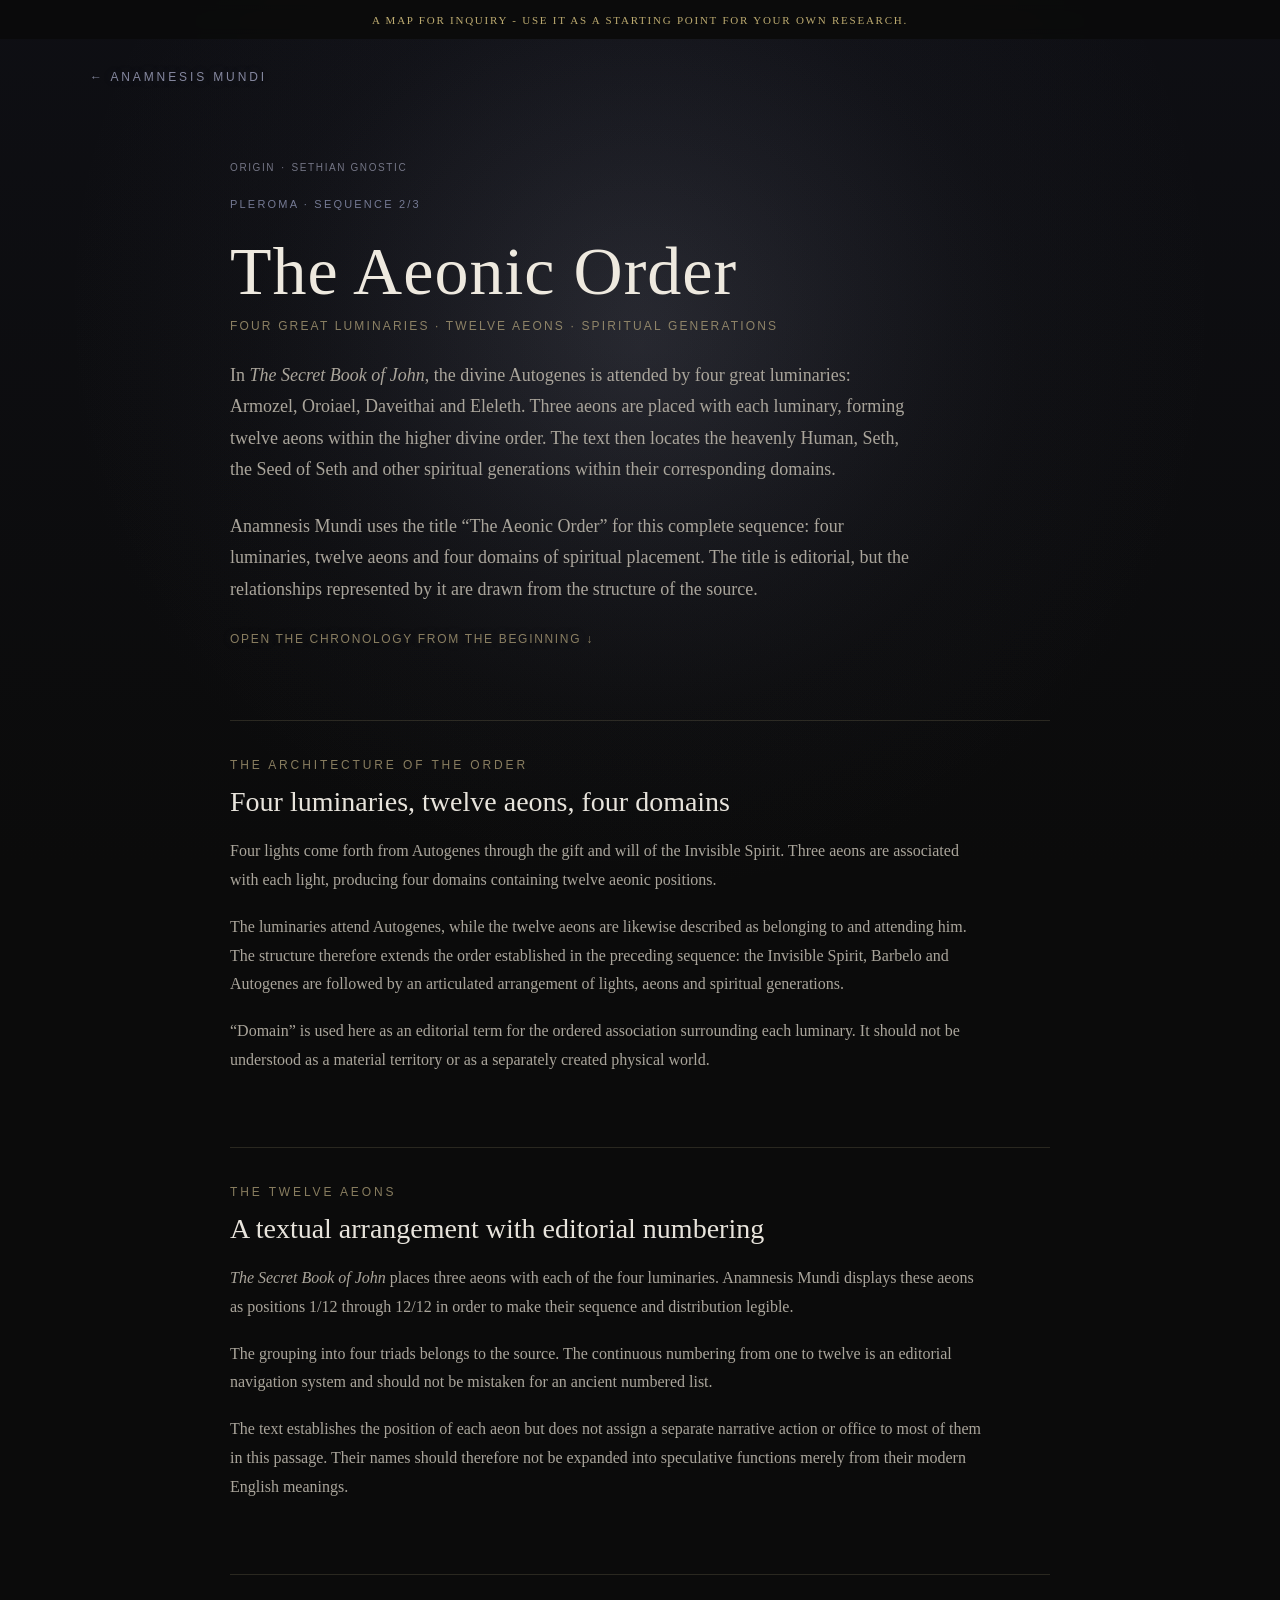
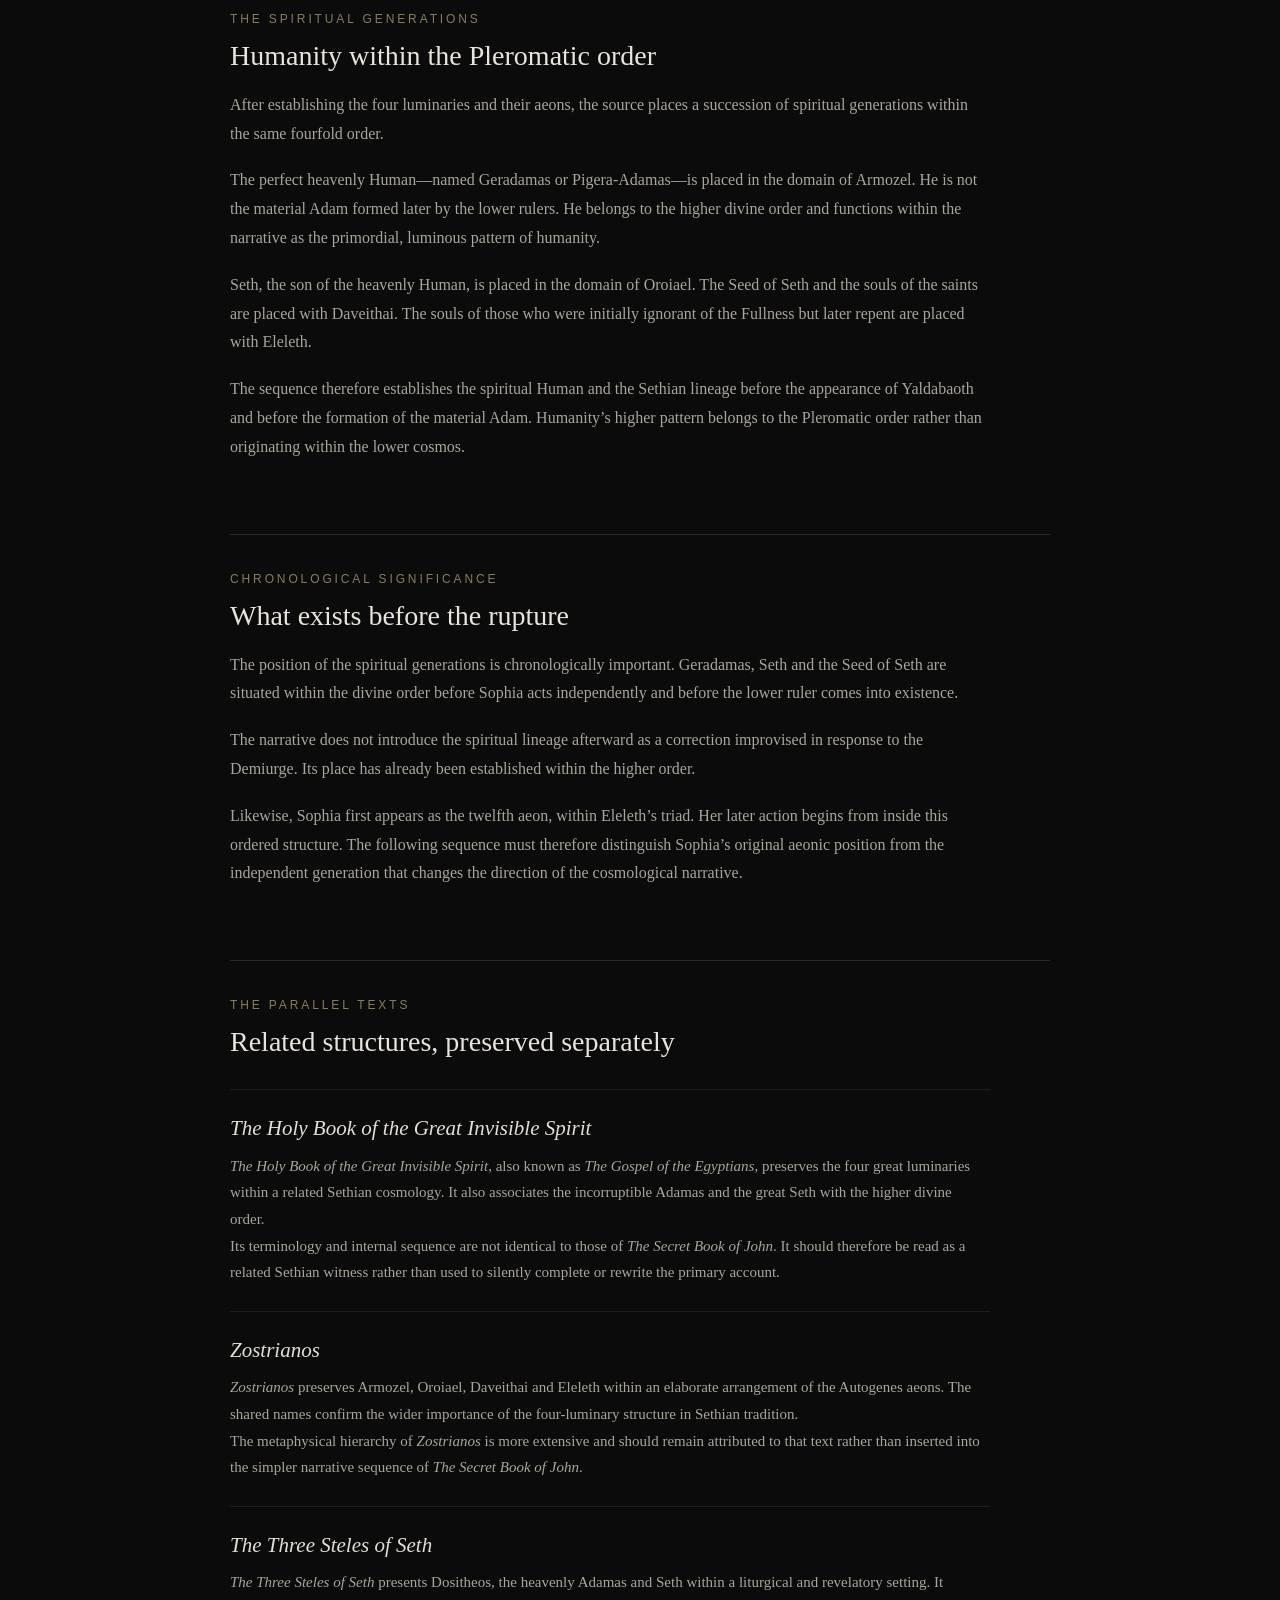
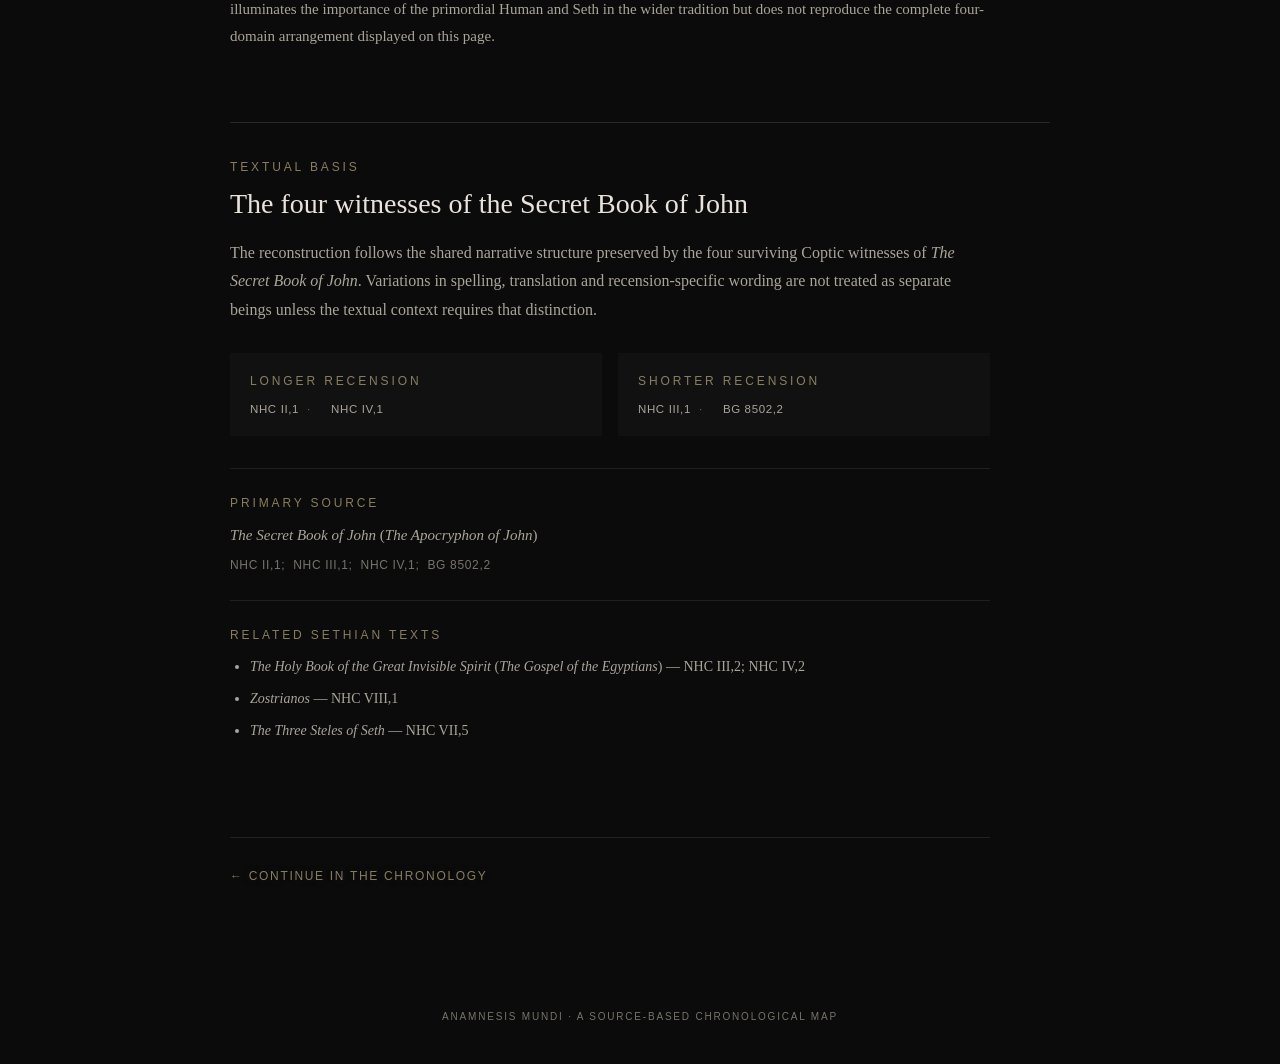
==== chronology/aeonic-order/index.html @ c63dc0b3 "Align standalone origin provenance label" ====
<!DOCTYPE html>
<html lang="en">
<head>
  <meta charset="UTF-8">
  <meta name="viewport" content="width=device-width, initial-scale=1.0">
  <title>The Four Luminaries and Twelve Aeons | Anamnesis Mundi</title>
  <meta name="description" content="Explore the four great luminaries, twelve aeons and spiritual generations of the Pleroma according to the Secret Book of John.">
  <meta name="robots" content="noindex, nofollow">
  <link rel="canonical" href="https://anamnesismundi.github.io/anamnesis-mundi-public/chronology/aeonic-order/">
  <meta property="og:type" content="article">
  <meta property="og:site_name" content="Anamnesis Mundi">
  <meta property="og:title" content="The Four Luminaries and Twelve Aeons">
  <meta property="og:description" content="A source-based guide to the aeonic order of the Pleroma in the Secret Book of John.">
  <meta property="og:url" content="https://anamnesismundi.github.io/anamnesis-mundi-public/chronology/aeonic-order/">
  <meta name="twitter:card" content="summary">
  <meta name="twitter:title" content="The Four Luminaries and Twelve Aeons">
  <meta name="twitter:description" content="The luminaries, aeons and spiritual generations of the second Pleromatic sequence.">
  <script type="application/ld+json">{"@context":"https://schema.org","@type":"WebPage","name":"The Four Luminaries and Twelve Aeons","url":"https://anamnesismundi.github.io/anamnesis-mundi-public/chronology/aeonic-order/","description":"A source-based study of the four great luminaries, twelve aeons and spiritual generations in the Secret Book of John.","inLanguage":"en","isAccessibleForFree":true,"isPartOf":{"@type":"WebSite","name":"Anamnesis Mundi","url":"https://anamnesismundi.github.io/anamnesis-mundi-public/"},"about":["The Aeonic Order","Four Great Luminaries","Twelve Aeons","Spiritual Generations","Armozel","Oroiael","Daveithai","Eleleth","Geradamas","Seth","The Secret Book of John","Sethian Gnosticism"]}</script>
  <link rel="stylesheet" href="../entry.css?v=20260922-public-sitewide-three-gold-1">
  <link rel="stylesheet" href="../research-note.css?v=20260922-public-sitewide-three-gold-1">
  <link rel="stylesheet" href="standalone.css?v=20260922-public-sitewide-three-gold-1">
</head>
<body class="entry-aeonic-order entry-sequence-research">
<div class="research-note">A MAP FOR INQUIRY - USE IT AS A STARTING POINT FOR YOUR OWN RESEARCH.</div>
<header class="entry-header">
  <a class="back-link" href="../../?from=aeonic-order">← Anamnesis Mundi</a>
</header>
<main class="entry-shell">
  <article>
    <header class="entry-hero">
      <div class="provenance"><span>Origin</span><span aria-hidden="true">·</span><span>Sethian Gnostic</span></div>
      <span class="sequence-position">Pleroma · Sequence 2/3</span>
      <h1>The Aeonic Order</h1>
      <p class="sequence-subtitle">Four Great Luminaries · Twelve Aeons · Spiritual Generations</p>
      <p class="entry-deck">In <em>The Secret Book of John</em>, the divine Autogenes is attended by four great luminaries: Armozel, Oroiael, Daveithai and Eleleth. Three aeons are placed with each luminary, forming twelve aeons within the higher divine order. The text then locates the heavenly Human, Seth, the Seed of Seth and other spiritual generations within their corresponding domains.</p>
      <p class="entry-deck">Anamnesis Mundi uses the title “The Aeonic Order” for this complete sequence: four luminaries, twelve aeons and four domains of spiritual placement. The title is editorial, but the relationships represented by it are drawn from the structure of the source.</p>
      <a class="hero-chronology-link" href="../../?from=aeonic-order">Open the chronology from the beginning ↓</a>
    </header>

    <section class="entry-section" aria-labelledby="architecture-heading">
      <span class="section-label">The architecture of the order</span>
      <h2 id="architecture-heading">Four luminaries, twelve aeons, four domains</h2>
      <p>Four lights come forth from Autogenes through the gift and will of the Invisible Spirit. Three aeons are associated with each light, producing four domains containing twelve aeonic positions.</p>
      <p>The luminaries attend Autogenes, while the twelve aeons are likewise described as belonging to and attending him. The structure therefore extends the order established in the preceding sequence: the Invisible Spirit, Barbelo and Autogenes are followed by an articulated arrangement of lights, aeons and spiritual generations.</p>
      <p>“Domain” is used here as an editorial term for the ordered association surrounding each luminary. It should not be understood as a material territory or as a separately created physical world.</p>
    </section>

    <section class="entry-section" aria-labelledby="twelve-aeons-heading">
      <span class="section-label">The twelve aeons</span>
      <h2 id="twelve-aeons-heading">A textual arrangement with editorial numbering</h2>
      <p><em>The Secret Book of John</em> places three aeons with each of the four luminaries. Anamnesis Mundi displays these aeons as positions 1/12 through 12/12 in order to make their sequence and distribution legible.</p>
      <p>The grouping into four triads belongs to the source. The continuous numbering from one to twelve is an editorial navigation system and should not be mistaken for an ancient numbered list.</p>
      <p>The text establishes the position of each aeon but does not assign a separate narrative action or office to most of them in this passage. Their names should therefore not be expanded into speculative functions merely from their modern English meanings.</p>
    </section>

    <section class="entry-section" aria-labelledby="spiritual-generations-heading">
      <span class="section-label">The spiritual generations</span>
      <h2 id="spiritual-generations-heading">Humanity within the Pleromatic order</h2>
      <p>After establishing the four luminaries and their aeons, the source places a succession of spiritual generations within the same fourfold order.</p>
      <p>The perfect heavenly Human—named Geradamas or Pigera-Adamas—is placed in the domain of Armozel. He is not the material Adam formed later by the lower rulers. He belongs to the higher divine order and functions within the narrative as the primordial, luminous pattern of humanity.</p>
      <p>Seth, the son of the heavenly Human, is placed in the domain of Oroiael. The Seed of Seth and the souls of the saints are placed with Daveithai. The souls of those who were initially ignorant of the Fullness but later repent are placed with Eleleth.</p>
      <p>The sequence therefore establishes the spiritual Human and the Sethian lineage before the appearance of Yaldabaoth and before the formation of the material Adam. Humanity’s higher pattern belongs to the Pleromatic order rather than originating within the lower cosmos.</p>
    </section>

    <section class="entry-section" aria-labelledby="chronological-significance-heading">
      <span class="section-label">Chronological significance</span>
      <h2 id="chronological-significance-heading">What exists before the rupture</h2>
      <p>The position of the spiritual generations is chronologically important. Geradamas, Seth and the Seed of Seth are situated within the divine order before Sophia acts independently and before the lower ruler comes into existence.</p>
      <p>The narrative does not introduce the spiritual lineage afterward as a correction improvised in response to the Demiurge. Its place has already been established within the higher order.</p>
      <p>Likewise, Sophia first appears as the twelfth aeon, within Eleleth’s triad. Her later action begins from inside this ordered structure. The following sequence must therefore distinguish Sophia’s original aeonic position from the independent generation that changes the direction of the cosmological narrative.</p>
    </section>

    <section class="entry-section" aria-labelledby="parallels-heading">
      <span class="section-label">The parallel texts</span>
      <h2 id="parallels-heading">Related structures, preserved separately</h2>
      <div class="parallel-reading-list">
        <section class="parallel-reading">
          <h3><em>The Holy Book of the Great Invisible Spirit</em></h3>
          <p><em>The Holy Book of the Great Invisible Spirit</em>, also known as <em>The Gospel of the Egyptians</em>, preserves the four great luminaries within a related Sethian cosmology. It also associates the incorruptible Adamas and the great Seth with the higher divine order.</p>
          <p>Its terminology and internal sequence are not identical to those of <em>The Secret Book of John</em>. It should therefore be read as a related Sethian witness rather than used to silently complete or rewrite the primary account.</p>
        </section>
        <section class="parallel-reading">
          <h3><em>Zostrianos</em></h3>
          <p><em>Zostrianos</em> preserves Armozel, Oroiael, Daveithai and Eleleth within an elaborate arrangement of the Autogenes aeons. The shared names confirm the wider importance of the four-luminary structure in Sethian tradition.</p>
          <p>The metaphysical hierarchy of <em>Zostrianos</em> is more extensive and should remain attributed to that text rather than inserted into the simpler narrative sequence of <em>The Secret Book of John</em>.</p>
        </section>
        <section class="parallel-reading">
          <h3><em>The Three Steles of Seth</em></h3>
          <p><em>The Three Steles of Seth</em> presents Dositheos, the heavenly Adamas and Seth within a liturgical and revelatory setting. It illuminates the importance of the primordial Human and Seth in the wider tradition but does not reproduce the complete four-domain arrangement displayed on this page.</p>
        </section>
      </div>
    </section>

    <section class="entry-section" aria-labelledby="textual-basis-heading">
      <span class="section-label">Textual basis</span>
      <h2 id="textual-basis-heading">The four witnesses of the Secret Book of John</h2>
      <p>The reconstruction follows the shared narrative structure preserved by the four surviving Coptic witnesses of <em>The Secret Book of John</em>. Variations in spelling, translation and recension-specific wording are not treated as separate beings unless the textual context requires that distinction.</p>

      <div class="recension-grid" aria-label="Longer and shorter recensions">
        <div class="recension-block">
          <span class="metadata-label">Longer recension</span>
          <div class="recension-witnesses">
            <span class="citation-unit">NHC II,1</span>
            <span class="citation-unit">NHC IV,1</span>
          </div>
        </div>
        <div class="recension-block">
          <span class="metadata-label">Shorter recension</span>
          <div class="recension-witnesses">
            <span class="citation-unit">NHC III,1</span>
            <span class="citation-unit">BG 8502,2</span>
          </div>
        </div>
      </div>

      <div class="source-register">
        <section>
          <span class="metadata-label">Primary source</span>
          <p><em>The Secret Book of John</em> (<em>The Apocryphon of John</em>)</p>
          <div class="citation-row">
            <span class="citation-unit">NHC II,1;</span>
            <span class="citation-unit">NHC III,1;</span>
            <span class="citation-unit">NHC IV,1;</span>
            <span class="citation-unit">BG 8502,2</span>
          </div>
        </section>
        <section>
          <span class="metadata-label">Related Sethian texts</span>
          <ul>
            <li><em>The Holy Book of the Great Invisible Spirit</em> (<em>The Gospel of the Egyptians</em>) — <span class="citation-unit">NHC III,2; NHC IV,2</span></li>
            <li><em>Zostrianos</em> — <span class="citation-unit">NHC VIII,1</span></li>
            <li><em>The Three Steles of Seth</em> — <span class="citation-unit">NHC VII,5</span></li>
          </ul>
        </section>
      </div>
    </section>

    <div class="chronology-return">
      <a href="../../?from=aeonic-order">← Continue in the chronology</a>
    </div>
  </article>
</main>
<footer class="entry-footer">Anamnesis Mundi · A source-based chronological map</footer>
</body>
</html>
---- chronology/entry.css ----
:root {
  --background: #0b0b0b;
  --surface: rgba(23, 24, 35, 0.82);
  --surface-soft: rgba(133, 138, 168, 0.055);
  --text-primary: #e8e4dc;
  --text-secondary: #aaa59b;
  --text-muted: #77736d;
  --pleroma: #858aa8;
  --gold-rgb: 184, 169, 128;
  --gold: #b8a980;
  --gold-luminous: rgba(205, 186, 122, 0.92);
  --gold-structural: rgba(184, 169, 128, 0.72);
  --gold-quiet: rgba(184, 169, 128, 0.56);
  --gold-editorial: var(--gold-structural);
  --rule: rgba(184, 169, 128, 0.18);
}

* {
  box-sizing: border-box;
}

html {
  scroll-behavior: smooth;
}

body {
  margin: 0;
  padding-top: 36px;
  overflow-x: hidden;
  background: var(--background);
  color: var(--text-primary);
  font-family: Georgia, "Times New Roman", serif;
}

body::before,
body::after {
  content: "";
  position: fixed;
  z-index: -1;
  top: 0;
  bottom: 0;
  width: 72vw;
  pointer-events: none;
}

body::before {
  left: -28vw;
  background:
    radial-gradient(ellipse at 40% 24%, rgba(127, 139, 201, 0.12), transparent 62%),
    radial-gradient(ellipse at 62% 70%, rgba(149, 137, 194, 0.07), transparent 65%);
}

body::after {
  right: -29vw;
  background:
    radial-gradient(ellipse at 60% 20%, rgba(153, 142, 204, 0.105), transparent 64%),
    radial-gradient(ellipse at 38% 72%, rgba(126, 141, 196, 0.065), transparent 66%);
}

a {
  color: inherit;
}

.research-note {
  position: fixed;
  top: 0;
  left: 0;
  z-index: 1000;
  width: 100%;
  padding: 12px 24px 10px;
  box-sizing: border-box;
  background: rgba(11, 11, 11, 0.94);
  color: var(--gold-luminous);
  text-align: center;
  text-transform: uppercase;
  font-size: 10px;
  line-height: 1.4;
  letter-spacing: 0.24em;
  pointer-events: none;
  backdrop-filter: blur(6px);
}

.entry-header {
  width: min(1100px, calc(100% - 48px));
  margin: 0 auto;
  padding: 28px 0;
}

.back-link,
.entry-action,
.entry-nav-label {
  font-family: Arial, sans-serif;
  text-transform: uppercase;
  letter-spacing: 0.24em;
}

.back-link {
  color: var(--text-muted);
  font-size: 11px;
  text-decoration: none;
}

.back-link:hover,
.back-link:focus-visible {
  color: var(--gold-luminous);
}

.entry-shell {
  width: min(900px, calc(100% - 48px));
  margin: 0 auto;
  padding: 54px 0 100px;
}

.entry-hero {
  max-width: 760px;
  margin: 0 auto;
  text-align: center;
}

.provenance {
  display: inline-flex;
  align-items: center;
  gap: 9px;
  color: var(--gold-quiet);
  font-family: Arial, sans-serif;
  font-size: 11px;
  letter-spacing: 0.3em;
  text-transform: uppercase;
}

.provenance-mark {
  width: 14px;
  height: 14px;
  border: 1px solid rgba(184, 169, 128, 0.58);
  border-radius: 50%;
  background:
    radial-gradient(circle, rgba(232, 228, 220, 0.72) 0 1.5px, transparent 2px);
}

.period {
  display: block;
  margin-top: 24px;
  color: rgba(133, 138, 168, 0.82);
  font-family: Arial, sans-serif;
  font-size: 11px;
  letter-spacing: 0.34em;
  text-transform: uppercase;
}

.origin-marker {
  position: relative;
  width: 19px;
  height: 19px;
  margin: 30px auto 27px;
  border: 1px solid var(--pleroma);
  border-radius: 50%;
  background:
    radial-gradient(circle, rgba(184, 169, 128, 0.78) 0 2px, var(--surface) 2.5px);
  box-shadow:
    0 0 0 7px rgba(133, 138, 168, 0.025),
    0 0 30px rgba(133, 138, 168, 0.12);
}

.entry-hero h1 {
  margin: 0;
  color: #eee9df;
  font-size: clamp(52px, 8vw, 92px);
  font-weight: normal;
  line-height: 0.98;
  letter-spacing: 0.07em;
}

.entry-deck {
  max-width: 680px;
  margin: 27px auto 0;
  color: var(--text-secondary);
  font-size: 18px;
  line-height: 1.75;
}

.entry-section {
  margin-top: 72px;
  padding-top: 34px;
  border-top: 1px solid var(--rule);
}

.section-label,
.metadata-label,
.aeon-number,
.textual-note-label {
  color: var(--gold-structural);
  font-family: Arial, sans-serif;
  font-size: 12px;
  letter-spacing: 0.24em;
  text-transform: uppercase;
}

.entry-section h2 {
  max-width: 680px;
  margin: 12px 0 18px;
  font-size: clamp(28px, 4vw, 42px);
  font-weight: normal;
  line-height: 1.16;
}

.entry-section > p {
  max-width: 760px;
  margin: 0;
  color: var(--text-secondary);
  font-size: 16px;
  line-height: 1.8;
}

.metadata-grid {
  display: grid;
  grid-template-columns: repeat(2, minmax(0, 1fr));
  gap: 1px;
  margin-top: 28px;
  background: rgba(184, 169, 128, 0.12);
  border: 1px solid rgba(184, 169, 128, 0.12);
}

.metadata-block {
  min-height: 150px;
  padding: 25px;
  background: rgba(11, 11, 11, 0.96);
}

.metadata-value,
.source-row {
  margin-top: 12px;
  color: var(--text-secondary);
  font-size: 14px;
  line-height: 1.72;
}

.alias-list {
  margin: 12px 0 0;
  padding: 0;
  list-style: none;
}

.alias-list li + li,
.source-row + .source-row {
  margin-top: 7px;
}

.source-row {
  padding-bottom: 9px;
  border-bottom: 1px solid rgba(184, 169, 128, 0.1);
}

.source-row:last-child {
  padding-bottom: 0;
  border-bottom: 0;
}

.aeon-grid {
  display: grid;
  grid-template-columns: repeat(2, minmax(0, 1fr));
  gap: 18px;
  margin-top: 30px;
}

.aeon-card {
  padding: 26px;
  background: var(--surface-soft);
  border-top: 1px solid rgba(133, 138, 168, 0.32);
}

.aeon-role {
  display: block;
  margin-top: 8px;
  color: rgba(133, 138, 168, 0.82);
  font-family: Arial, sans-serif;
  font-size: 11px;
  letter-spacing: 0.18em;
  text-transform: uppercase;
}

.aeon-card h3 {
  margin: 15px 0 10px;
  font-size: 24px;
  font-weight: normal;
}

.aeon-card p {
  margin: 0;
  color: var(--text-secondary);
  font-size: 15px;
  line-height: 1.7;
}

.textual-note {
  margin-top: 20px;
  padding: 24px 26px;
  border-left: 1px solid rgba(184, 169, 128, 0.4);
  background: rgba(184, 169, 128, 0.035);
}

.textual-note h3 {
  margin: 10px 0;
  font-size: 20px;
  font-weight: normal;
}

.textual-note p {
  margin: 0;
  color: var(--text-secondary);
  font-size: 14px;
  line-height: 1.72;
}

.entry-cta {
  margin-top: 78px;
  padding: 44px 28px;
  border: 1px solid rgba(133, 138, 168, 0.22);
  background: rgba(23, 24, 35, 0.38);
  text-align: center;
}

.entry-cta p {
  max-width: 560px;
  margin: 0 auto 23px;
  color: var(--text-secondary);
  font-size: 15px;
  line-height: 1.7;
}

.entry-action {
  display: inline-block;
  padding: 15px 18px;
  color: #ded9cf;
  border-bottom: 1px solid rgba(184, 169, 128, 0.52);
  font-size: 11px;
  text-decoration: none;
}

.entry-action:hover,
.entry-action:focus-visible {
  color: var(--gold-luminous);
  border-color: var(--gold);
}

.entry-nav {
  display: grid;
  grid-template-columns: 1fr 1fr;
  gap: 18px;
  margin-top: 32px;
}

.entry-nav a,
.entry-nav span {
  min-height: 94px;
  padding: 20px;
  border-top: 1px solid rgba(184, 169, 128, 0.18);
  text-decoration: none;
}

.entry-nav a:last-child {
  text-align: right;
}

.entry-nav-label {
  display: block;
  color: var(--text-muted);
  font-size: 10px;
}

.entry-nav-title {
  display: block;
  margin-top: 10px;
  color: var(--text-secondary);
  font-size: 17px;
}

.entry-footer {
  padding: 26px 24px 42px;
  color: var(--text-muted);
  font-family: Arial, sans-serif;
  font-size: 10px;
  letter-spacing: 0.18em;
  text-align: center;
  text-transform: uppercase;
}


/* ==========================================================
   MONAD — TRANSCENDENT ORIGIN
   ========================================================== */

body.entry-monad::before {
  left: -30vw;
  background:
    radial-gradient(ellipse at 42% 25%, rgba(184, 169, 128, 0.105), transparent 62%),
    radial-gradient(ellipse at 60% 72%, rgba(184, 169, 128, 0.045), transparent 66%);
}

body.entry-monad::after {
  right: -30vw;
  background:
    radial-gradient(ellipse at 58% 22%, rgba(184, 169, 128, 0.095), transparent 64%),
    radial-gradient(ellipse at 38% 74%, rgba(184, 169, 128, 0.04), transparent 68%);
}

.entry-monad .period {
  color: var(--gold-structural);
}

.entry-monad .origin-marker {
  border-color: var(--gold);
  background:
    radial-gradient(circle, rgba(234, 221, 181, 0.78) 0 2px, var(--background) 2.5px);
  box-shadow:
    0 0 0 7px rgba(184, 169, 128, 0.025),
    0 0 30px rgba(184, 169, 128, 0.11);
}

.apophatic-list,
.comparison-list {
  margin: 28px 0 0;
  padding: 0;
  list-style: none;
}

.apophatic-list {
  display: grid;
  grid-template-columns: repeat(2, minmax(0, 1fr));
  gap: 1px;
  background: rgba(184, 169, 128, 0.12);
  border: 1px solid rgba(184, 169, 128, 0.12);
}

.apophatic-list li {
  padding: 22px 24px;
  background: rgba(11, 11, 11, 0.96);
  color: var(--text-secondary);
  font-size: 15px;
  line-height: 1.55;
}

.comparison-item {
  padding: 26px 0;
  border-top: 1px solid rgba(184, 169, 128, 0.16);
}

.comparison-category {
  color: var(--gold-structural);
  font-family: Arial, sans-serif;
  font-size: 11px;
  letter-spacing: 0.22em;
  text-transform: uppercase;
}

.comparison-item h3 {
  margin: 10px 0;
  font-size: 24px;
  font-weight: normal;
}

.comparison-item p {
  max-width: 760px;
  margin: 0;
  color: var(--text-secondary);
  font-size: 15px;
  line-height: 1.75;
}

.comparison-sources {
  margin-top: 15px;
  color: var(--text-muted);
  font-family: Arial, sans-serif;
  font-size: 11px;
  line-height: 1.65;
  letter-spacing: 0.07em;
  text-transform: uppercase;
}

@media (max-width: 700px) {
  .research-note {
    padding: 12px 18px 10px;
    font-size: 10px;
    line-height: 1.4;
    letter-spacing: 0.24em;
  }

  .entry-header {
    width: calc(100% - 40px);
    padding: 22px 0;
  }

  .entry-shell {
    width: calc(100% - 40px);
    padding: 35px 0 70px;
  }

  .entry-hero h1 {
    font-size: clamp(46px, 17vw, 70px);
    letter-spacing: 0.045em;
  }

  .entry-deck {
    font-size: 16px;
    line-height: 1.72;
  }

  .entry-section {
    margin-top: 54px;
    padding-top: 28px;
  }

  .metadata-grid,
  .aeon-grid,
  .apophatic-list,
  .entry-nav {
    grid-template-columns: 1fr;
  }

  .metadata-block {
    min-height: auto;
    padding: 22px;
  }

  .aeon-card {
    padding: 23px 21px;
  }

  .entry-nav a:last-child {
    text-align: left;
  }

  .entry-cta {
    margin-top: 58px;
    padding: 36px 22px;
  }
}


/* ==========================================================
   TIMELINE VISUAL PARITY — MONAD ENTRY
   ========================================================== */

.entry-monad .entry-shell {
  width: min(820px, calc(100% - 48px));
  padding-top: 44px;
}

.entry-monad .provenance {
  gap: 7px;
  font-size: 9px;
  letter-spacing: 0.28em;
}

.entry-monad .provenance-mark {
  width: 11px;
  height: 11px;
}

.entry-monad .period {
  margin-top: 22px;
  font-size: 10px;
  letter-spacing: 0.38em;
}

.entry-monad .origin-marker {
  width: 13px;
  height: 13px;
  margin: 26px auto 25px;
}

.entry-monad .entry-hero h1 {
  font-size: clamp(46px, 5vw, 66px);
  line-height: 1;
  letter-spacing: 0.025em;
  text-transform: none;
}

.entry-monad .entry-deck {
  max-width: 720px;
  margin-top: 27px;
  color: #aaa59b;
  font-size: 17px;
  line-height: 1.7;
}

.entry-monad .entry-section {
  margin-top: 64px;
  padding-top: 31px;
}

.entry-monad .section-label,
.entry-monad .metadata-label,
.entry-monad .textual-note-label {
  font-size: 10px;
  letter-spacing: 0.18em;
}

.entry-monad .entry-section h2 {
  margin-top: 11px;
  font-size: clamp(25px, 3.3vw, 34px);
  line-height: 1.18;
}

.entry-monad .entry-section > p {
  color: #aaa59b;
  font-size: 15px;
  line-height: 1.75;
}

.apophatic-list {
  display: flex;
  flex-wrap: wrap;
  justify-content: center;
  gap: 0;
  margin-top: 24px;
  padding: 0;
  background: none;
  border: 0;
}

.apophatic-list li {
  padding: 0;
  background: none;
  color: #aaa49a;
  font-family: Arial, sans-serif;
  font-size: 11.5px;
  line-height: 1.8;
  letter-spacing: 0.055em;
  text-transform: uppercase;
}

.apophatic-list li:not(:last-child)::after {
  content: " · ";
  padding: 0 0.42em;
  color: var(--gold-quiet);
}

.editorial-lines {
  max-width: 780px;
  margin: 27px auto 0;
  text-align: center;
}

.editorial-line {
  padding: 12px 0;
  border-top: 1px solid rgba(184, 169, 128, 0.1);
}

.editorial-line:first-child {
  border-top: 0;
}

.editorial-line .metadata-label {
  display: block;
  margin-bottom: 5px;
  color: var(--gold-structural);
  font-family: Arial, sans-serif;
  font-size: 0.6875rem;
  line-height: 1.4;
  letter-spacing: 0.14em;
  text-transform: uppercase;
}

.editorial-value {
  color: #aaa49a;
  font-family: Arial, sans-serif;
  font-size: 0.71875rem;
  line-height: 1.6;
  letter-spacing: 0.045em;
  text-transform: uppercase;
}


/* Keep every Monad source designation intact; balance two desktop rows. */
.entry-monad .source-designations-value {
  display: flex;
  flex-direction: column;
  align-items: center;
}

.entry-monad .source-designations-line {
  display: block;
  width: 100%;
  text-align: center;
}

.entry-monad .source-designations-line .inline-term {
  display: inline-block;
  white-space: nowrap;
}

@media (max-width: 700px) {
  .entry-monad .source-designations-value {
    display: block;
    text-wrap: balance;
  }

  .entry-monad .source-designations-line {
    display: contents;
  }
}

.editorial-value.editorial-explanation {
  max-width: 690px;
  margin: 0 auto;
  color: #817d75;
  font-family: Georgia, "Times New Roman", serif;
  font-size: 13px;
  line-height: 1.65;
  letter-spacing: 0;
  text-transform: none;
}

.inline-term:not(:last-child)::after {
  content: " · ";
  padding: 0 0.28em;
  color: var(--gold-quiet);
}

.entry-monad .textual-note {
  margin-top: 26px;
  padding: 22px 25px;
}

.entry-monad .textual-note h3 {
  margin: 9px 0 8px;
  font-size: 19px;
}

.entry-monad .textual-note p {
  color: #817d75;
  font-size: 13px;
  line-height: 1.65;
}

.entry-monad .comparison-list {
  width: min(820px, 100%);
  margin: 25px auto 0;
  text-align: center;
}

.entry-monad .comparison-item {
  padding: 25px 18px 27px;
  border-top: 0;
  border-bottom: 1px solid rgba(184, 169, 128, 0.14);
}

.entry-monad .comparison-item:last-child {
  border-bottom: 0;
}

.entry-monad .comparison-category {
  font-size: 8px;
  letter-spacing: 0.2em;
}

.entry-monad .comparison-item h3 {
  margin: 9px 0;
  font-size: 19px;
}

.entry-monad .comparison-item p {
  max-width: 720px;
  margin: 0 auto;
  color: #817d75;
  font-size: 13px;
  line-height: 1.65;
}

.entry-monad .comparison-sources {
  max-width: 720px;
  margin: 13px auto 0;
  font-size: 10px;
  line-height: 1.6;
  letter-spacing: 0.055em;
}

.entry-nav {
  display: flex;
  align-items: center;
  justify-content: center;
  gap: 0;
  margin-top: 28px;
  color: var(--text-secondary);
  text-align: center;
}

.entry-nav a,
.entry-nav span {
  min-height: 0;
  padding: 0;
  border-top: 0;
}

.entry-nav-item {
  display: inline-flex;
  align-items: baseline;
  gap: 8px;
}

.entry-nav-item + .entry-nav-item::before {
  content: "·";
  margin: 0 18px;
  color: var(--gold-quiet);
}

.entry-nav-label,
.entry-nav-title {
  display: inline;
  margin: 0;
}

.entry-nav-label {
  color: var(--gold-structural);
  font-size: 9px;
  letter-spacing: 0.17em;
}

.entry-nav-title {
  color: #aaa49a;
  font-family: Arial, sans-serif;
  font-size: 11px;
  letter-spacing: 0.07em;
  text-transform: uppercase;
}

@media (max-width: 700px) {
  .research-note {
    padding: 10px 16px 9px;
    font-size: 8px;
    line-height: 1.5;
    letter-spacing: 0.16em;
  }

  .entry-monad .entry-shell {
    width: calc(100% - 40px);
    padding-top: 32px;
  }

  .entry-monad .entry-hero h1 {
    font-size: clamp(44px, 15vw, 60px);
    letter-spacing: 0.025em;
  }

  .entry-monad .entry-deck {
    font-size: 16px;
  }

  .apophatic-list {
    display: block;
    text-align: center;
  }

  .apophatic-list li {
    display: inline;
  }

  .editorial-line {
    padding: 11px 0;
  }

  .entry-monad .comparison-item {
    padding-right: 0;
    padding-left: 0;
  }

  .entry-nav {
    display: flex;
    flex-wrap: wrap;
    row-gap: 8px;
  }

  .entry-nav-item + .entry-nav-item::before {
    margin: 0 12px;
  }
}


/* ==========================================================
   MONAD SOURCE-RESEARCH PAGE
   ========================================================== */

.entry-monad-research .entry-hero {
  max-width: 760px;
}

.entry-monad-research .entry-deck {
  max-width: 750px;
}

.hero-chronology-link {
  display: inline-block;
  margin-top: 25px;
  color: var(--gold-structural);
  font-family: Arial, sans-serif;
  font-size: 0.6875rem;
  line-height: 1.5;
  letter-spacing: 0.14em;
  text-decoration: none;
  text-transform: uppercase;
}

.hero-chronology-link:hover,
.hero-chronology-link:focus-visible {
  color: var(--gold-luminous);
}

.entry-monad-research .entry-section > p,
.entry-monad-research .section-followup {
  max-width: 760px;
}

.section-followup {
  margin: 24px 0 0;
  color: #817d75;
  font-size: 14px;
  line-height: 1.72;
}

.recension-grid {
  display: grid;
  grid-template-columns: repeat(2, minmax(0, 1fr));
  gap: 36px;
  margin-top: 29px;
}

.recension-block {
  padding: 18px 0 20px;
  border-top: 1px solid rgba(184, 169, 128, 0.18);
  border-bottom: 1px solid rgba(184, 169, 128, 0.1);
}

.recension-witnesses {
  display: flex;
  flex-wrap: wrap;
  gap: 0;
  margin-top: 10px;
  color: #aaa49a;
  font-family: Arial, sans-serif;
  font-size: 0.71875rem;
  line-height: 1.6;
  letter-spacing: 0.055em;
  text-transform: uppercase;
}

.recension-witnesses span {
  white-space: nowrap;
}

.recension-witnesses span:not(:last-child)::after {
  content: " · ";
  padding: 0 0.36em;
  color: var(--gold-quiet);
}

.source-term-list {
  margin-top: 28px;
}

.source-term {
  display: grid;
  grid-template-columns: minmax(190px, 0.72fr) minmax(0, 1.7fr);
  gap: 32px;
  padding: 20px 0;
  border-top: 1px solid rgba(184, 169, 128, 0.12);
}

.source-term:last-child {
  border-bottom: 1px solid rgba(184, 169, 128, 0.12);
}

.source-term h3 {
  margin: 0;
  color: #ded9cf;
  font-size: 18px;
  font-weight: normal;
  line-height: 1.35;
}

.source-term p {
  margin: 0;
  color: #817d75;
  font-size: 13px;
  line-height: 1.7;
}

.bibliography {
  margin-top: 27px;
}

.bibliography-group {
  padding: 20px 0;
  border-top: 1px solid rgba(184, 169, 128, 0.12);
}

.bibliography-group:last-child {
  border-bottom: 1px solid rgba(184, 169, 128, 0.12);
}

.bibliography-group p,
.bibliography-group ul {
  margin: 10px 0 0;
  color: #aaa59b;
  font-size: 14px;
  line-height: 1.72;
}

.bibliography-group ul {
  padding-left: 19px;
}

.bibliography-group li + li {
  margin-top: 8px;
}

.entry-monad-research .entry-cta h2 {
  margin: 11px auto 18px;
  font-size: clamp(25px, 3.3vw, 34px);
  font-weight: normal;
  line-height: 1.18;
}

@media (max-width: 700px) {
  .entry-monad-research .entry-deck {
    font-size: 15px;
    line-height: 1.72;
  }

  .hero-chronology-link {
    max-width: 280px;
    margin-top: 23px;
  }

  .recension-grid {
    grid-template-columns: 1fr;
    gap: 0;
    margin-top: 24px;
  }

  .recension-block + .recension-block {
    border-top: 0;
  }

  .source-term {
    grid-template-columns: 1fr;
    gap: 8px;
    padding: 18px 0 19px;
  }

  .source-term h3 {
    font-size: 17px;
  }

  .bibliography-group p,
  .bibliography-group ul {
    font-size: 13px;
  }
}
---- chronology/research-note.css ----
/* ==========================================================
   CHRONOLOGY RESEARCH NOTE — PARITY CONTRACT
   Matches the canonical fixed research notice on the main chronology.
   ========================================================== */

.research-note {
  padding: 12px 24px 10px;
  color: var(--gold-luminous);
  font-size: 0.6875rem;
  line-height: 1.5;
  letter-spacing: 0.16em;
}

/* Reserve exactly the rendered desktop notice height:
   11px × 1.5 line-height + 12px + 10px padding = 38.5px. */
body {
  padding-top: 38.5px;
}

/* ==========================================================
   MONAD SOURCE-TRADITION PROVENANCE — PARITY CONTRACT
   Uses the exact book/manuscript icon and typographic rule from
   the canonical chronology provenance component.
   ========================================================== */

.entry-monad .provenance {
  --phase-color: var(--gold, #b8a980);
  display: inline-flex;
  align-items: center;
  gap: 7px;
  color: var(--gold-quiet);
  font-family: Arial, sans-serif;
  font-size: 0.625rem;
  font-weight: 400;
  line-height: 1.35;
  letter-spacing: 0.16em;
  text-transform: uppercase;
  opacity: 1;
}

.entry-monad .provenance-mark {
  position: relative;
  width: 10px;
  height: 8px;
  border: 1px solid currentColor;
  border-radius: 1px;
  background: none;
  opacity: 0.78;
}

.entry-monad .provenance-mark::after {
  content: "";
  position: absolute;
  top: 0;
  bottom: 0;
  left: 50%;
  width: 1px;
  background: currentColor;
  opacity: 0.7;
}

@media (max-width: 700px) {
  .research-note {
    padding-top: 10px;
    padding-right: max(18px, env(safe-area-inset-right));
    padding-bottom: 9px;
    padding-left: max(18px, env(safe-area-inset-left));
  }

  /* Mobile notice height: 11px × 1.5 + 10px + 9px = 35.5px. */
  body {
    padding-top: 35.5px;
  }

  .entry-monad .provenance {
    gap: 6px;
    font-size: 0.59375rem;
  }
}
---- chronology/aeonic-order/standalone.css ----
/* ==========================================================
   THE FIRST EMANATIONS — STANDALONE SEQUENCE PAGE
   Scoped only to chronology/first-emanations.
   ========================================================== */

body.entry-sequence-research {
  position: relative;
  background: #0b0b0b;
}

body.entry-sequence-research::before,
body.entry-sequence-research::after {
  content: "";
  position: absolute;
  z-index: -1;
  top: 0;
  left: 0;
  width: 100%;
  height: 960px;
  pointer-events: none;
}

body.entry-sequence-research::before {
  background:
    radial-gradient(ellipse 58% 74% at 50% 36%, rgba(133, 138, 168, 0.14) 0%, rgba(112, 117, 151, 0.075) 29%, rgba(72, 76, 101, 0.028) 52%, rgba(11, 11, 11, 0) 78%),
    linear-gradient(to bottom, rgba(16, 17, 25, 0.62), rgba(11, 11, 11, 0.97) 90%);
}

body.entry-sequence-research::after {
  background:
    radial-gradient(circle at 50% 31%, rgba(203, 207, 231, 0.06) 0, rgba(133, 138, 168, 0.024) 34%, transparent 64%);
}

.entry-sequence-research .back-link {
  color: rgba(167, 171, 198, 0.78);
}

.entry-sequence-research .back-link:hover,
.entry-sequence-research .back-link:focus-visible {
  color: rgba(207, 210, 231, 0.98);
}

.entry-sequence-research .provenance {
  display: inline-flex;
  align-items: center;
  gap: 6px;
  color: color-mix(in srgb, var(--pleroma) 74%, #aaa49a);
  font-family: Arial, sans-serif;
  font-size: 0.625rem;
  font-weight: 400;
  line-height: 1.35;
  letter-spacing: 0.16em;
  text-transform: uppercase;
  opacity: 0.78;
}

.entry-sequence-research .provenance-mark {
  position: relative;
  width: 10px;
  height: 8px;
  border: 1px solid currentColor;
  border-radius: 1px;
  background: none;
  opacity: 0.8;
}

.entry-sequence-research .provenance-mark::after {
  content: "";
  position: absolute;
  top: 0;
  bottom: 0;
  left: 50%;
  width: 1px;
  background: currentColor;
  opacity: 0.7;
}

.entry-sequence-research .entry-shell {
  width: min(820px, calc(100% - 48px));
  padding-top: 44px;
}

.entry-sequence-research .entry-hero {
  max-width: 760px;
  margin: 0;
  text-align: left;
}

.entry-sequence-research .sequence-position {
  display: block;
  margin-top: 22px;
  color: rgba(133, 138, 168, 0.86);
  font-family: Arial, sans-serif;
  font-size: 0.6875rem;
  line-height: 1.4;
  letter-spacing: 0.2em;
  text-transform: uppercase;
}

.entry-sequence-research .entry-hero h1 {
  margin: 24px 0 10px;
  text-align: left;
  font-size: clamp(40px, 5.7vw, 68px);
  line-height: 1.04;
  letter-spacing: 0.015em;
  text-wrap: balance;
}

.entry-sequence-research .sequence-subtitle {
  margin: 0;
  color: var(--gold-structural);
  font-family: Arial, sans-serif;
  font-size: 0.75rem;
  line-height: 1.5;
  letter-spacing: 0.18em;
  text-transform: uppercase;
}

.entry-sequence-research .entry-deck {
  margin: 25px 0 0;
  text-align: left;
}

.entry-sequence-research .hero-chronology-link {
  margin-top: 25px;
  text-align: left;
}

.entry-sequence-research .entry-section,
.entry-sequence-research .entry-section h2,
.entry-sequence-research .entry-section > p,
.entry-sequence-research .section-continuation,
.entry-sequence-research .parallel-reading-list,
.entry-sequence-research .parallel-reading,
.entry-sequence-research .recension-grid,
.entry-sequence-research .recension-block,
.entry-sequence-research .source-register,
.entry-sequence-research .chronology-return {
  text-align: left;
}

.entry-sequence-research .entry-section h2 {
  font-size: clamp(21px, 2.6vw, 28px);
  line-height: 1.22;
}

.entry-sequence-research .entry-section > p + p,
.entry-sequence-research .section-continuation p + p {
  margin-top: 18px;
}

.section-continuation {
  max-width: 760px;
  margin-top: 36px;
  padding-top: 28px;
  border-top: 1px solid rgba(133, 138, 168, 0.16);
}

.section-continuation h3,
.parallel-reading h3 {
  margin: 0 0 10px;
  color: #e3dfd7;
  font-size: 21px;
  font-weight: normal;
  line-height: 1.3;
}

.section-continuation p,
.parallel-reading p {
  max-width: 760px;
  margin: 0;
  color: var(--text-secondary);
  font-size: 15px;
  line-height: 1.78;
}

.parallel-reading-list {
  max-width: 760px;
  margin-top: 30px;
}

.parallel-reading {
  padding: 25px 0;
  border-top: 1px solid rgba(133, 138, 168, 0.16);
}

.parallel-reading:last-child {
  padding-bottom: 0;
}

.recension-grid {
  max-width: 760px;
  gap: 16px;
  margin-top: 28px;
}

.recension-block {
  padding: 18px 20px;
  border: 0;
  background: rgba(133, 138, 168, 0.045);
}

.recension-witnesses {
  display: flex;
  flex-wrap: wrap;
  gap: 8px 16px;
  margin-top: 11px;
}

.citation-unit {
  display: inline-block;
  white-space: nowrap;
}

.source-register {
  max-width: 760px;
  margin-top: 32px;
}

.source-register > section {
  padding: 24px 0;
  border-top: 1px solid rgba(184, 169, 128, 0.13);
}

.source-register p {
  margin: 12px 0 0;
  color: var(--text-secondary);
  font-size: 15px;
  line-height: 1.72;
}

.citation-row {
  display: flex;
  flex-wrap: wrap;
  gap: 4px 8px;
  margin-top: 7px;
  color: var(--text-muted);
  font-family: Arial, sans-serif;
  font-size: 0.75rem;
  line-height: 1.65;
  letter-spacing: 0.055em;
  text-transform: uppercase;
}

.source-register ul {
  margin: 12px 0 0;
  padding-left: 20px;
  color: var(--text-secondary);
  font-size: 14px;
  line-height: 1.72;
}

.source-register li + li {
  margin-top: 8px;
}

.chronology-return {
  max-width: 760px;
  margin-top: 70px;
  padding-top: 28px;
  border-top: 1px solid rgba(133, 138, 168, 0.18);
}

.chronology-return a {
  color: var(--gold-structural);
  font-family: Arial, sans-serif;
  font-size: 0.75rem;
  line-height: 1.5;
  letter-spacing: 0.14em;
  text-decoration: none;
  text-transform: uppercase;
}

.chronology-return a:hover,
.chronology-return a:focus-visible {
  color: var(--gold-luminous);
}

.entry-sequence-research .back-link,
.entry-sequence-research .hero-chronology-link,
.entry-sequence-research .chronology-return a {
  text-shadow: 0 0 14px rgba(133, 138, 168, 0.16);
  animation: sequence-chronology-invitation 3.2s ease-in-out infinite;
}

@keyframes sequence-chronology-invitation {
  0%,
  100% {
    color: var(--gold-structural);
    text-shadow: 0 0 12px rgba(133, 138, 168, 0.08);
  }

  50% {
    color: var(--gold-luminous);
    text-shadow:
      0 0 10px rgba(167, 171, 198, 0.22),
      0 0 22px rgba(133, 138, 168, 0.3);
  }
}

@media (prefers-reduced-motion: reduce) {
  .entry-sequence-research .back-link,
  .entry-sequence-research .hero-chronology-link,
  .entry-sequence-research .chronology-return a {
    animation: none;
  }
}

@media (max-width: 700px) {
  body.entry-sequence-research::before,
  body.entry-sequence-research::after {
    height: 780px;
  }

  .entry-sequence-research .provenance {
    font-size: 0.59375rem;
  }

  .entry-sequence-research .entry-shell {
    width: calc(100% - 40px);
    padding-top: 35px;
  }

  .entry-sequence-research .entry-hero h1 {
    margin-top: 22px;
    font-size: clamp(38px, 11.5vw, 52px);
  }

  .entry-sequence-research .entry-section h2 {
    font-size: clamp(20px, 6.6vw, 26px);
  }

  .section-continuation {
    margin-top: 31px;
    padding-top: 24px;
  }

  .section-continuation h3,
  .parallel-reading h3 {
    font-size: 20px;
  }

  .recension-grid {
    gap: 12px;
  }

  .recension-block {
    padding: 16px 17px;
  }

  .source-register ul {
    font-size: 13px;
  }

  .chronology-return {
    margin-top: 58px;
    padding-top: 24px;
  }
}

/* Standalone navigation and section-label readability alignment. */
.entry-sequence-research .section-label,
.entry-sequence-research .back-link,
.entry-sequence-research .hero-chronology-link,
.entry-sequence-research .chronology-return a {
  font-size: 0.75rem;
}
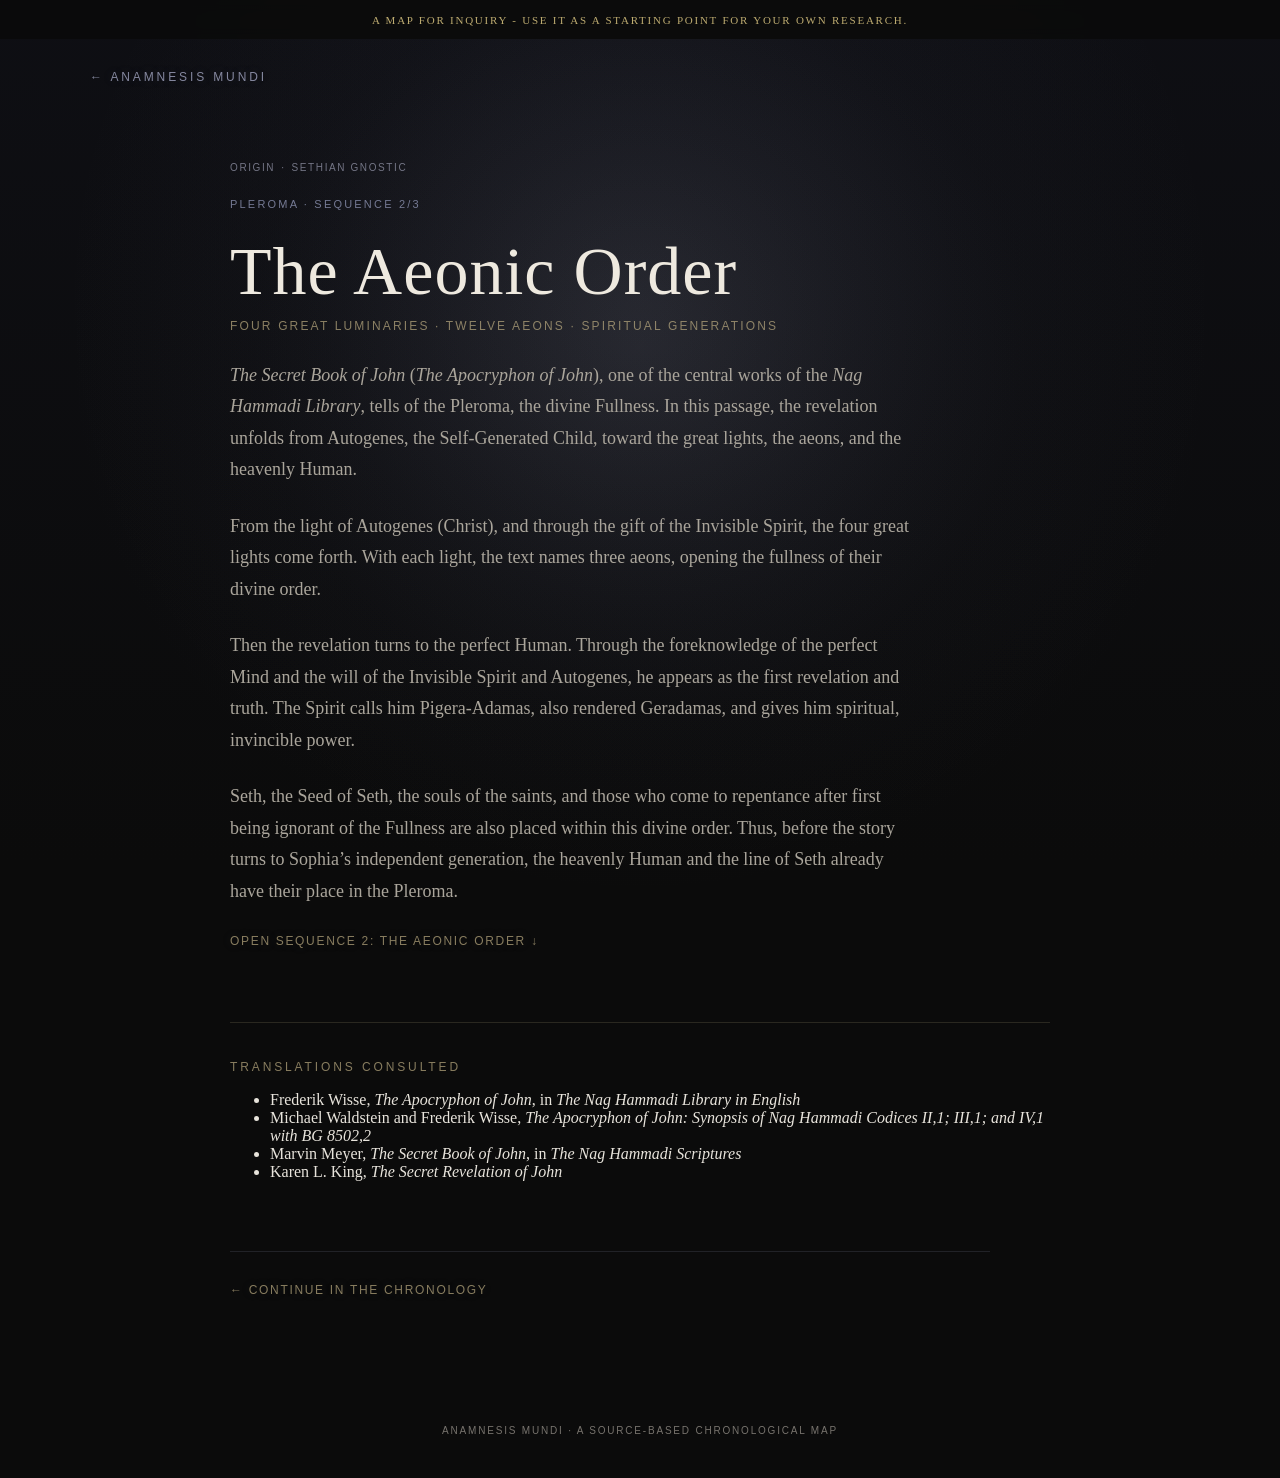
==== commit 0a2f67b1: "Publish hidden Aeonic Order standalone page" ====
--- a/chronology/aeonic-order/index.html
+++ b/chronology/aeonic-order/index.html
@@ -18,7 +18,7 @@
   <script type="application/ld+json">{"@context":"https://schema.org","@type":"WebPage","name":"The Four Luminaries and Twelve Aeons","url":"https://anamnesismundi.github.io/anamnesis-mundi-public/chronology/aeonic-order/","description":"A source-based study of the four great luminaries, twelve aeons and spiritual generations in the Secret Book of John.","inLanguage":"en","isAccessibleForFree":true,"isPartOf":{"@type":"WebSite","name":"Anamnesis Mundi","url":"https://anamnesismundi.github.io/anamnesis-mundi-public/"},"about":["The Aeonic Order","Four Great Luminaries","Twelve Aeons","Spiritual Generations","Armozel","Oroiael","Daveithai","Eleleth","Geradamas","Seth","The Secret Book of John","Sethian Gnosticism"]}</script>
   <link rel="stylesheet" href="../entry.css?v=20260922-public-sitewide-three-gold-1">
   <link rel="stylesheet" href="../research-note.css?v=20260922-public-sitewide-three-gold-1">
-  <link rel="stylesheet" href="standalone.css?v=20260922-public-sitewide-three-gold-1">
+  <link rel="stylesheet" href="standalone.css?v=20260924-public-aeonic-order-translations-1">
 </head>
 <body class="entry-aeonic-order entry-sequence-research">
 <div class="research-note">A MAP FOR INQUIRY - USE IT AS A STARTING POINT FOR YOUR OWN RESEARCH.</div>
@@ -32,106 +32,22 @@
       <span class="sequence-position">Pleroma · Sequence 2/3</span>
       <h1>The Aeonic Order</h1>
       <p class="sequence-subtitle">Four Great Luminaries · Twelve Aeons · Spiritual Generations</p>
-      <p class="entry-deck">In <em>The Secret Book of John</em>, the divine Autogenes is attended by four great luminaries: Armozel, Oroiael, Daveithai and Eleleth. Three aeons are placed with each luminary, forming twelve aeons within the higher divine order. The text then locates the heavenly Human, Seth, the Seed of Seth and other spiritual generations within their corresponding domains.</p>
-      <p class="entry-deck">Anamnesis Mundi uses the title “The Aeonic Order” for this complete sequence: four luminaries, twelve aeons and four domains of spiritual placement. The title is editorial, but the relationships represented by it are drawn from the structure of the source.</p>
-      <a class="hero-chronology-link" href="../../?from=aeonic-order">Open the chronology from the beginning ↓</a>
+      <p class="entry-deck"><em>The Secret Book of John</em> (<em>The Apocryphon of John</em>), one of the central works of the <em>Nag Hammadi Library</em>, tells of the Pleroma, the divine Fullness. In this passage, the revelation unfolds from Autogenes, the Self-Generated Child, toward the great lights, the aeons, and the heavenly Human.</p>
+      <p class="entry-deck">From the light of Autogenes (Christ), and through the gift of the Invisible Spirit, the four great lights come forth. With each light, the text names three aeons, opening the fullness of their divine order.</p>
+      <p class="entry-deck">Then the revelation turns to the perfect Human. Through the foreknowledge of the perfect Mind and the will of the Invisible Spirit and Autogenes, he appears as the first revelation and truth. The Spirit calls him Pigera-Adamas, also rendered Geradamas, and gives him spiritual, invincible power.</p>
+      <p class="entry-deck">Seth, the Seed of Seth, the souls of the saints, and those who come to repentance after first being ignorant of the Fullness are also placed within this divine order. Thus, before the story turns to Sophia’s independent generation, the heavenly Human and the line of Seth already have their place in the Pleroma.</p>
+      <a class="hero-chronology-link" href="../../?sequence=sequence-pleroma-aeonic-order">Open Sequence 2: The Aeonic Order ↓</a>
     </header>
 
-    <section class="entry-section" aria-labelledby="architecture-heading">
-      <span class="section-label">The architecture of the order</span>
-      <h2 id="architecture-heading">Four luminaries, twelve aeons, four domains</h2>
-      <p>Four lights come forth from Autogenes through the gift and will of the Invisible Spirit. Three aeons are associated with each light, producing four domains containing twelve aeonic positions.</p>
-      <p>The luminaries attend Autogenes, while the twelve aeons are likewise described as belonging to and attending him. The structure therefore extends the order established in the preceding sequence: the Invisible Spirit, Barbelo and Autogenes are followed by an articulated arrangement of lights, aeons and spiritual generations.</p>
-      <p>“Domain” is used here as an editorial term for the ordered association surrounding each luminary. It should not be understood as a material territory or as a separately created physical world.</p>
-    </section>
-
-    <section class="entry-section" aria-labelledby="twelve-aeons-heading">
-      <span class="section-label">The twelve aeons</span>
-      <h2 id="twelve-aeons-heading">A textual arrangement with editorial numbering</h2>
-      <p><em>The Secret Book of John</em> places three aeons with each of the four luminaries. Anamnesis Mundi displays these aeons as positions 1/12 through 12/12 in order to make their sequence and distribution legible.</p>
-      <p>The grouping into four triads belongs to the source. The continuous numbering from one to twelve is an editorial navigation system and should not be mistaken for an ancient numbered list.</p>
-      <p>The text establishes the position of each aeon but does not assign a separate narrative action or office to most of them in this passage. Their names should therefore not be expanded into speculative functions merely from their modern English meanings.</p>
-    </section>
-
-    <section class="entry-section" aria-labelledby="spiritual-generations-heading">
-      <span class="section-label">The spiritual generations</span>
-      <h2 id="spiritual-generations-heading">Humanity within the Pleromatic order</h2>
-      <p>After establishing the four luminaries and their aeons, the source places a succession of spiritual generations within the same fourfold order.</p>
-      <p>The perfect heavenly Human—named Geradamas or Pigera-Adamas—is placed in the domain of Armozel. He is not the material Adam formed later by the lower rulers. He belongs to the higher divine order and functions within the narrative as the primordial, luminous pattern of humanity.</p>
-      <p>Seth, the son of the heavenly Human, is placed in the domain of Oroiael. The Seed of Seth and the souls of the saints are placed with Daveithai. The souls of those who were initially ignorant of the Fullness but later repent are placed with Eleleth.</p>
-      <p>The sequence therefore establishes the spiritual Human and the Sethian lineage before the appearance of Yaldabaoth and before the formation of the material Adam. Humanity’s higher pattern belongs to the Pleromatic order rather than originating within the lower cosmos.</p>
-    </section>
-
-    <section class="entry-section" aria-labelledby="chronological-significance-heading">
-      <span class="section-label">Chronological significance</span>
-      <h2 id="chronological-significance-heading">What exists before the rupture</h2>
-      <p>The position of the spiritual generations is chronologically important. Geradamas, Seth and the Seed of Seth are situated within the divine order before Sophia acts independently and before the lower ruler comes into existence.</p>
-      <p>The narrative does not introduce the spiritual lineage afterward as a correction improvised in response to the Demiurge. Its place has already been established within the higher order.</p>
-      <p>Likewise, Sophia first appears as the twelfth aeon, within Eleleth’s triad. Her later action begins from inside this ordered structure. The following sequence must therefore distinguish Sophia’s original aeonic position from the independent generation that changes the direction of the cosmological narrative.</p>
-    </section>
-
-    <section class="entry-section" aria-labelledby="parallels-heading">
-      <span class="section-label">The parallel texts</span>
-      <h2 id="parallels-heading">Related structures, preserved separately</h2>
-      <div class="parallel-reading-list">
-        <section class="parallel-reading">
-          <h3><em>The Holy Book of the Great Invisible Spirit</em></h3>
-          <p><em>The Holy Book of the Great Invisible Spirit</em>, also known as <em>The Gospel of the Egyptians</em>, preserves the four great luminaries within a related Sethian cosmology. It also associates the incorruptible Adamas and the great Seth with the higher divine order.</p>
-          <p>Its terminology and internal sequence are not identical to those of <em>The Secret Book of John</em>. It should therefore be read as a related Sethian witness rather than used to silently complete or rewrite the primary account.</p>
-        </section>
-        <section class="parallel-reading">
-          <h3><em>Zostrianos</em></h3>
-          <p><em>Zostrianos</em> preserves Armozel, Oroiael, Daveithai and Eleleth within an elaborate arrangement of the Autogenes aeons. The shared names confirm the wider importance of the four-luminary structure in Sethian tradition.</p>
-          <p>The metaphysical hierarchy of <em>Zostrianos</em> is more extensive and should remain attributed to that text rather than inserted into the simpler narrative sequence of <em>The Secret Book of John</em>.</p>
-        </section>
-        <section class="parallel-reading">
-          <h3><em>The Three Steles of Seth</em></h3>
-          <p><em>The Three Steles of Seth</em> presents Dositheos, the heavenly Adamas and Seth within a liturgical and revelatory setting. It illuminates the importance of the primordial Human and Seth in the wider tradition but does not reproduce the complete four-domain arrangement displayed on this page.</p>
-        </section>
-      </div>
-    </section>
-
-    <section class="entry-section" aria-labelledby="textual-basis-heading">
-      <span class="section-label">Textual basis</span>
-      <h2 id="textual-basis-heading">The four witnesses of the Secret Book of John</h2>
-      <p>The reconstruction follows the shared narrative structure preserved by the four surviving Coptic witnesses of <em>The Secret Book of John</em>. Variations in spelling, translation and recension-specific wording are not treated as separate beings unless the textual context requires that distinction.</p>
-
-      <div class="recension-grid" aria-label="Longer and shorter recensions">
-        <div class="recension-block">
-          <span class="metadata-label">Longer recension</span>
-          <div class="recension-witnesses">
-            <span class="citation-unit">NHC II,1</span>
-            <span class="citation-unit">NHC IV,1</span>
-          </div>
-        </div>
-        <div class="recension-block">
-          <span class="metadata-label">Shorter recension</span>
-          <div class="recension-witnesses">
-            <span class="citation-unit">NHC III,1</span>
-            <span class="citation-unit">BG 8502,2</span>
-          </div>
-        </div>
-      </div>
-
-      <div class="source-register">
-        <section>
-          <span class="metadata-label">Primary source</span>
-          <p><em>The Secret Book of John</em> (<em>The Apocryphon of John</em>)</p>
-          <div class="citation-row">
-            <span class="citation-unit">NHC II,1;</span>
-            <span class="citation-unit">NHC III,1;</span>
-            <span class="citation-unit">NHC IV,1;</span>
-            <span class="citation-unit">BG 8502,2</span>
-          </div>
-        </section>
-        <section>
-          <span class="metadata-label">Related Sethian texts</span>
-          <ul>
-            <li><em>The Holy Book of the Great Invisible Spirit</em> (<em>The Gospel of the Egyptians</em>) — <span class="citation-unit">NHC III,2; NHC IV,2</span></li>
-            <li><em>Zostrianos</em> — <span class="citation-unit">NHC VIII,1</span></li>
-            <li><em>The Three Steles of Seth</em> — <span class="citation-unit">NHC VII,5</span></li>
-          </ul>
-        </section>
+    <section class="entry-section" aria-labelledby="translations-consulted-heading">
+      <div class="translations-consulted">
+        <span class="metadata-label" id="translations-consulted-heading">Translations consulted</span>
+        <ul>
+          <li>Frederik Wisse, <em>The Apocryphon of John</em>, in <em>The Nag Hammadi Library in English</em></li>
+          <li>Michael Waldstein and Frederik Wisse, <em>The Apocryphon of John: Synopsis of Nag Hammadi Codices II,1; III,1; and IV,1 with BG 8502,2</em></li>
+          <li>Marvin Meyer, <em>The Secret Book of John</em>, in <em>The Nag Hammadi Scriptures</em></li>
+          <li>Karen L. King, <em>The Secret Revelation of John</em></li>
+        </ul>
       </div>
     </section>
 
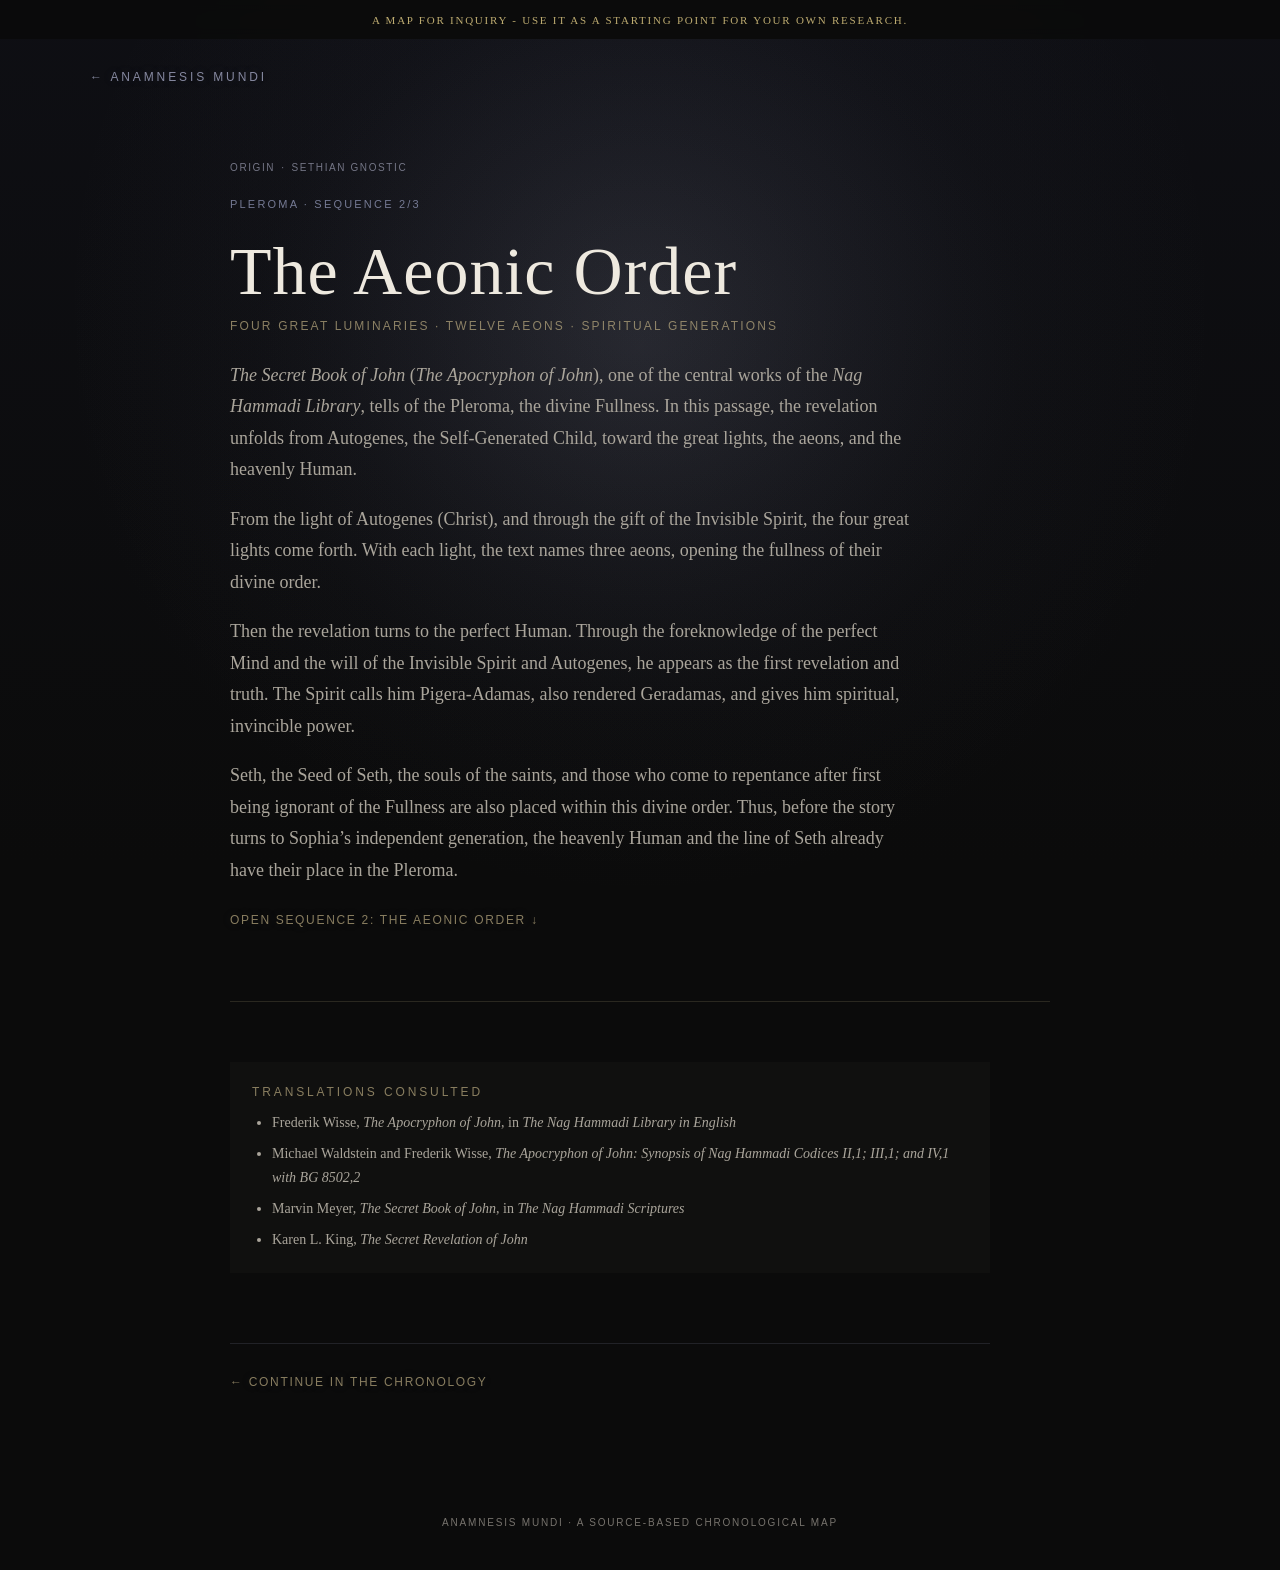
==== commit 6c01a853: "Approve Aeonic Order for search indexing" ====
--- a/chronology/aeonic-order/index.html
+++ b/chronology/aeonic-order/index.html
@@ -3,19 +3,19 @@
 <head>
   <meta charset="UTF-8">
   <meta name="viewport" content="width=device-width, initial-scale=1.0">
-  <title>The Four Luminaries and Twelve Aeons | Anamnesis Mundi</title>
+  <title>Four Great Luminaries | Twelve Aeons | Spiritual Generations | Anamnesis Mundi</title>
   <meta name="description" content="Explore the four great luminaries, twelve aeons and spiritual generations of the Pleroma according to the Secret Book of John.">
-  <meta name="robots" content="noindex, nofollow">
+  <meta name="robots" content="index, follow, max-image-preview:large">
   <link rel="canonical" href="https://anamnesismundi.github.io/anamnesis-mundi-public/chronology/aeonic-order/">
   <meta property="og:type" content="article">
   <meta property="og:site_name" content="Anamnesis Mundi">
-  <meta property="og:title" content="The Four Luminaries and Twelve Aeons">
+  <meta property="og:title" content="Four Great Luminaries | Twelve Aeons | Spiritual Generations | Anamnesis Mundi">
   <meta property="og:description" content="A source-based guide to the aeonic order of the Pleroma in the Secret Book of John.">
   <meta property="og:url" content="https://anamnesismundi.github.io/anamnesis-mundi-public/chronology/aeonic-order/">
   <meta name="twitter:card" content="summary">
-  <meta name="twitter:title" content="The Four Luminaries and Twelve Aeons">
+  <meta name="twitter:title" content="Four Great Luminaries | Twelve Aeons | Spiritual Generations | Anamnesis Mundi">
   <meta name="twitter:description" content="The luminaries, aeons and spiritual generations of the second Pleromatic sequence.">
-  <script type="application/ld+json">{"@context":"https://schema.org","@type":"WebPage","name":"The Four Luminaries and Twelve Aeons","url":"https://anamnesismundi.github.io/anamnesis-mundi-public/chronology/aeonic-order/","description":"A source-based study of the four great luminaries, twelve aeons and spiritual generations in the Secret Book of John.","inLanguage":"en","isAccessibleForFree":true,"isPartOf":{"@type":"WebSite","name":"Anamnesis Mundi","url":"https://anamnesismundi.github.io/anamnesis-mundi-public/"},"about":["The Aeonic Order","Four Great Luminaries","Twelve Aeons","Spiritual Generations","Armozel","Oroiael","Daveithai","Eleleth","Geradamas","Seth","The Secret Book of John","Sethian Gnosticism"]}</script>
+  <script type="application/ld+json">{"@context":"https://schema.org","@type":"WebPage","name":"Four Great Luminaries | Twelve Aeons | Spiritual Generations | Anamnesis Mundi","url":"https://anamnesismundi.github.io/anamnesis-mundi-public/chronology/aeonic-order/","description":"A source-based study of the four great luminaries, twelve aeons and spiritual generations in the Secret Book of John.","inLanguage":"en","isAccessibleForFree":true,"isPartOf":{"@type":"WebSite","name":"Anamnesis Mundi","url":"https://anamnesismundi.github.io/anamnesis-mundi-public/"},"about":["The Aeonic Order","Four Great Luminaries","Twelve Aeons","Spiritual Generations","Armozel","Oroiael","Daveithai","Eleleth","Geradamas","Seth","The Secret Book of John","Sethian Gnosticism"]}</script>
   <link rel="stylesheet" href="../entry.css?v=20260922-public-sitewide-three-gold-1">
   <link rel="stylesheet" href="../research-note.css?v=20260922-public-sitewide-three-gold-1">
   <link rel="stylesheet" href="standalone.css?v=20260924-public-aeonic-order-translations-1">
--- a/chronology/aeonic-order/standalone.css
+++ b/chronology/aeonic-order/standalone.css
@@ -365,3 +365,38 @@
 .entry-sequence-research .chronology-return a {
   font-size: 0.75rem;
 }
+
+/* Simplified standalone narrative: paragraph rhythm and translations only. */
+.entry-sequence-research .entry-hero .entry-deck + .entry-deck {
+  margin-top: 18px;
+}
+
+.entry-sequence-research .translations-consulted {
+  max-width: 760px;
+  margin-top: 26px;
+  padding: 20px 22px;
+  text-align: left;
+  background: rgba(184, 169, 128, 0.026);
+}
+
+.entry-sequence-research .translations-consulted ul {
+  margin: 11px 0 0;
+  padding-left: 20px;
+  color: #aaa59b;
+  font-size: 14px;
+  line-height: 1.72;
+}
+
+.entry-sequence-research .translations-consulted li + li {
+  margin-top: 7px;
+}
+
+@media (max-width: 700px) {
+  .entry-sequence-research .translations-consulted {
+    padding: 16px 17px;
+  }
+
+  .entry-sequence-research .translations-consulted ul {
+    font-size: 13px;
+  }
+}
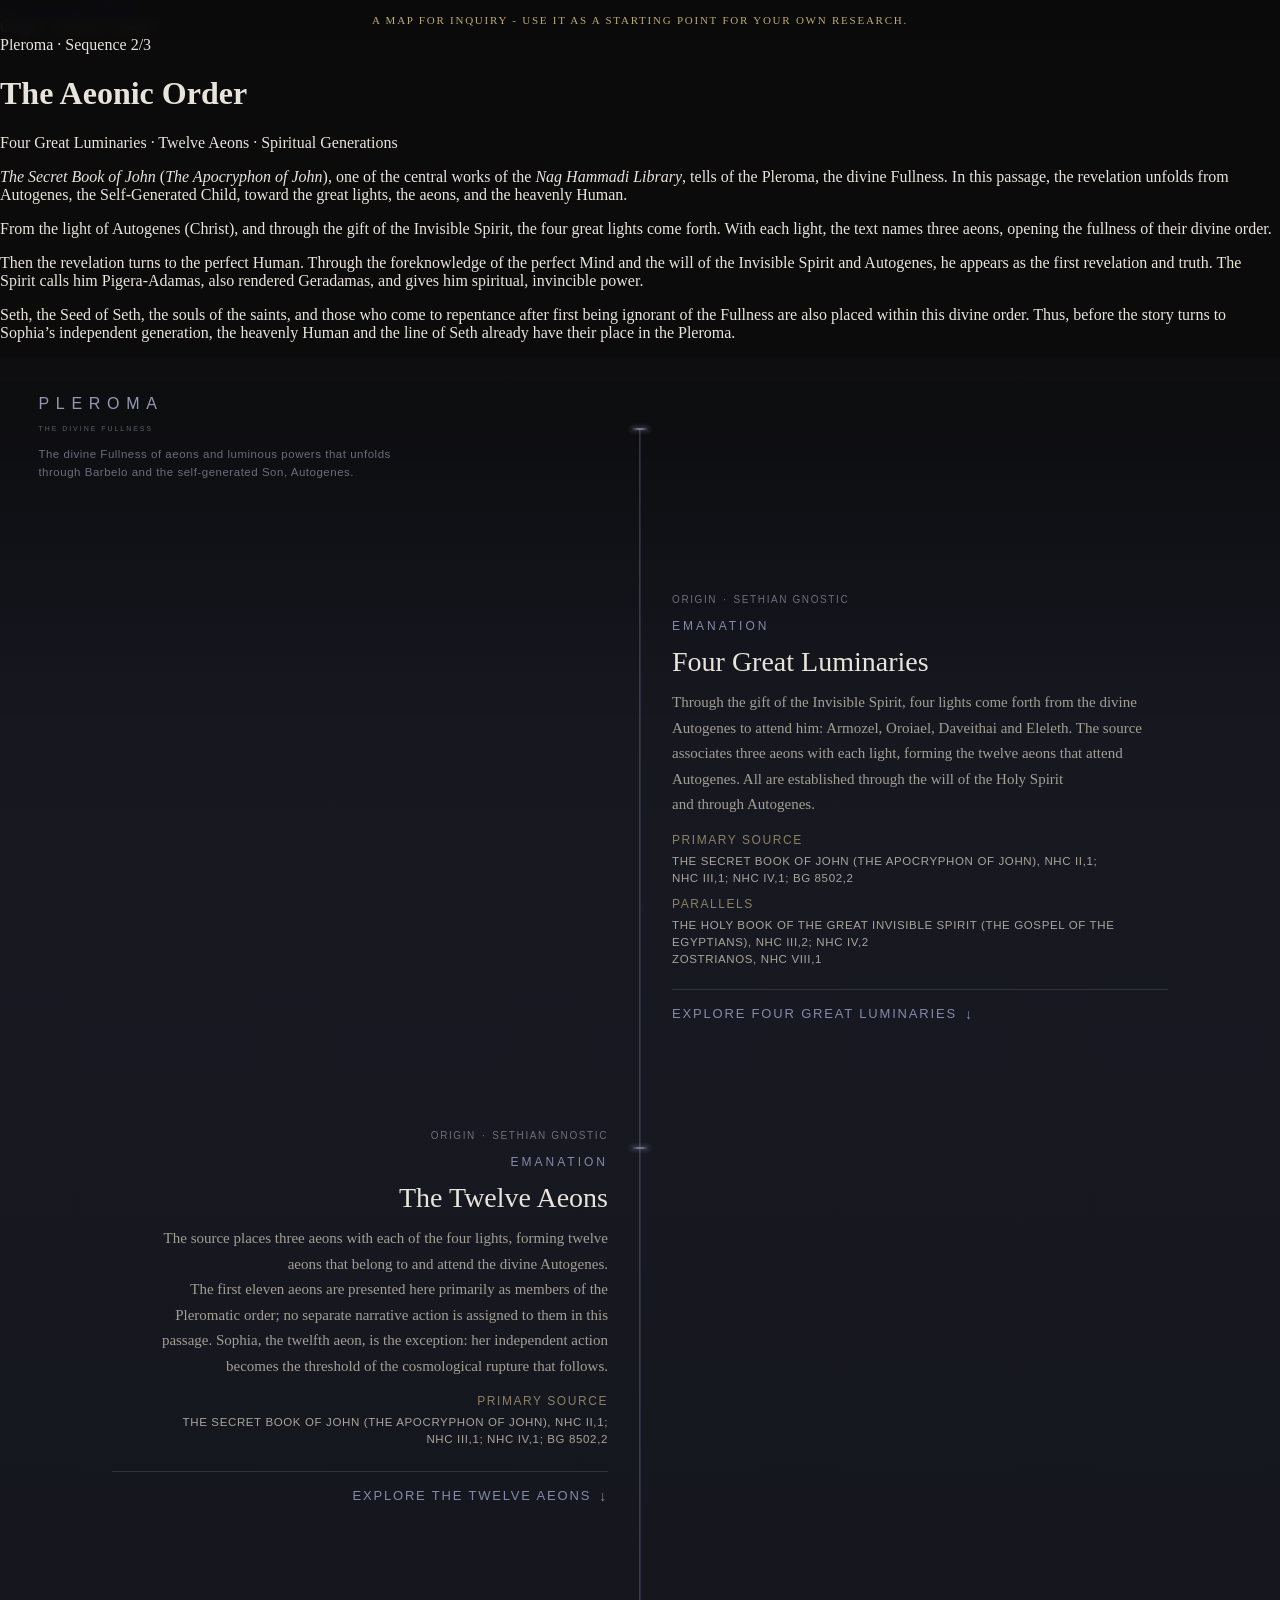
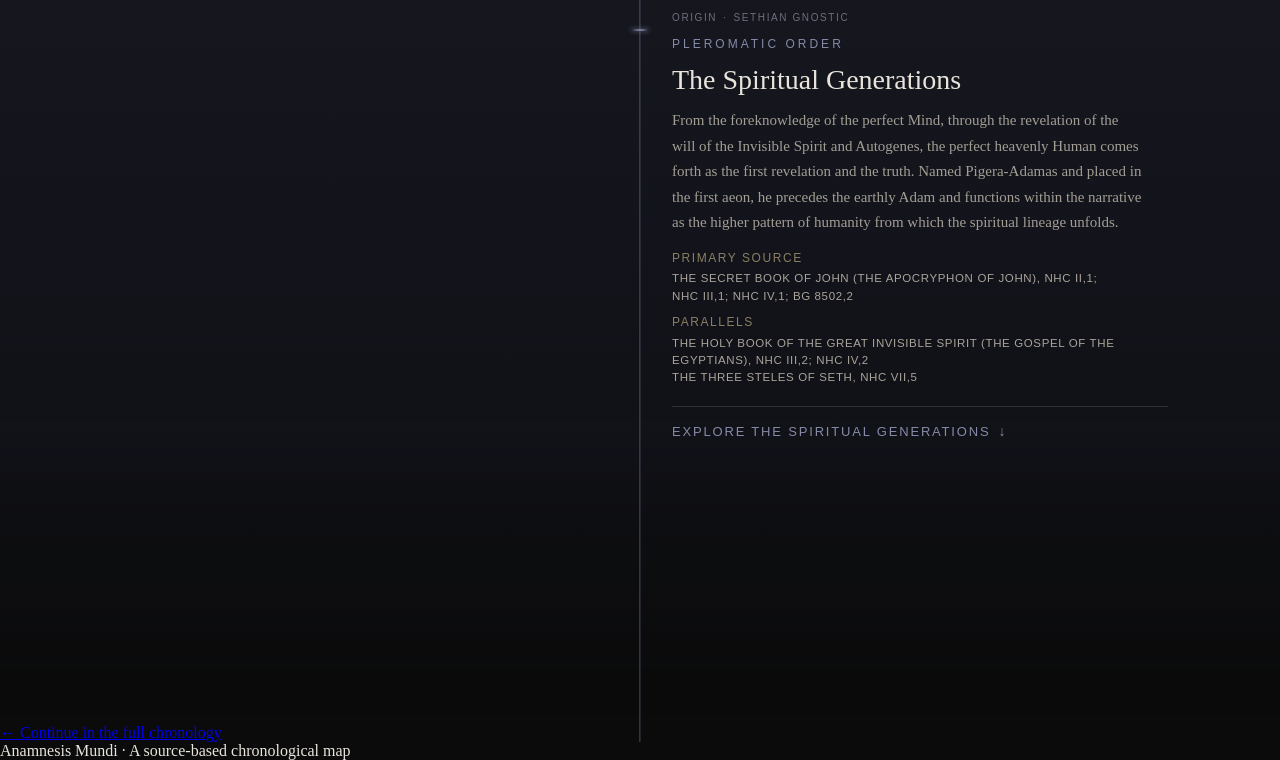
==== commit 24a15471: "Publish structural Aeonic Order sequence page" ====
--- a/chronology/aeonic-order/index.html
+++ b/chronology/aeonic-order/index.html
@@ -3,6 +3,7 @@
 <head>
   <meta charset="UTF-8">
   <meta name="viewport" content="width=device-width, initial-scale=1.0">
+  <base href="../../">
   <title>Four Great Luminaries | Twelve Aeons | Spiritual Generations | Anamnesis Mundi</title>
   <meta name="description" content="Explore the four great luminaries, twelve aeons and spiritual generations of the Pleroma according to the Secret Book of John.">
   <meta name="robots" content="index, follow, max-image-preview:large">
@@ -16,46 +17,53 @@
   <meta name="twitter:title" content="Four Great Luminaries | Twelve Aeons | Spiritual Generations | Anamnesis Mundi">
   <meta name="twitter:description" content="The luminaries, aeons and spiritual generations of the second Pleromatic sequence.">
   <script type="application/ld+json">{"@context":"https://schema.org","@type":"WebPage","name":"Four Great Luminaries | Twelve Aeons | Spiritual Generations | Anamnesis Mundi","url":"https://anamnesismundi.github.io/anamnesis-mundi-public/chronology/aeonic-order/","description":"A source-based study of the four great luminaries, twelve aeons and spiritual generations in the Secret Book of John.","inLanguage":"en","isAccessibleForFree":true,"isPartOf":{"@type":"WebSite","name":"Anamnesis Mundi","url":"https://anamnesismundi.github.io/anamnesis-mundi-public/"},"about":["The Aeonic Order","Four Great Luminaries","Twelve Aeons","Spiritual Generations","Armozel","Oroiael","Daveithai","Eleleth","Geradamas","Seth","The Secret Book of John","Sethian Gnosticism"]}</script>
-  <link rel="stylesheet" href="../entry.css?v=20260922-public-sitewide-three-gold-1">
-  <link rel="stylesheet" href="../research-note.css?v=20260922-public-sitewide-three-gold-1">
-  <link rel="stylesheet" href="standalone.css?v=20260924-public-aeonic-order-translations-1">
+  <link rel="stylesheet" href="style.css?v=20260928-private-archontic-sequence-entry-3">
+  <link rel="stylesheet" href="chronology/aeonic-order/standalone.css?v=20260929-public-aeonic-structural-sequence-1">
 </head>
-<body class="entry-aeonic-order entry-sequence-research">
-<div class="research-note">A MAP FOR INQUIRY - USE IT AS A STARTING POINT FOR YOUR OWN RESEARCH.</div>
-<header class="entry-header">
-  <a class="back-link" href="../../?from=aeonic-order">← Anamnesis Mundi</a>
-</header>
-<main class="entry-shell">
-  <article>
-    <header class="entry-hero">
-      <div class="provenance"><span>Origin</span><span aria-hidden="true">·</span><span>Sethian Gnostic</span></div>
-      <span class="sequence-position">Pleroma · Sequence 2/3</span>
+<body
+  class="chronology-entered sequence-entry-page sequence-entry-pleroma"
+  data-sequence-entry-page="true"
+  data-initial-sequence="sequence-pleroma-aeonic-order"
+  data-timeline-parity-offset="1"
+>
+  <div class="research-note">A MAP FOR INQUIRY - USE IT AS A STARTING POINT FOR YOUR OWN RESEARCH.</div>
+
+  <header class="sequence-entry-header">
+    <a href="./?sequence=sequence-pleroma-aeonic-order">← Anamnesis Mundi</a>
+  </header>
+
+  <main class="sequence-entry-shell">
+    <header class="sequence-entry-intro">
+      <div class="sequence-entry-provenance">
+        <span>Origin</span>
+        <span aria-hidden="true">·</span>
+        <span>Sethian Gnostic</span>
+      </div>
+
+      <span class="sequence-entry-position">Pleroma · Sequence 2/3</span>
       <h1>The Aeonic Order</h1>
-      <p class="sequence-subtitle">Four Great Luminaries · Twelve Aeons · Spiritual Generations</p>
-      <p class="entry-deck"><em>The Secret Book of John</em> (<em>The Apocryphon of John</em>), one of the central works of the <em>Nag Hammadi Library</em>, tells of the Pleroma, the divine Fullness. In this passage, the revelation unfolds from Autogenes, the Self-Generated Child, toward the great lights, the aeons, and the heavenly Human.</p>
-      <p class="entry-deck">From the light of Autogenes (Christ), and through the gift of the Invisible Spirit, the four great lights come forth. With each light, the text names three aeons, opening the fullness of their divine order.</p>
-      <p class="entry-deck">Then the revelation turns to the perfect Human. Through the foreknowledge of the perfect Mind and the will of the Invisible Spirit and Autogenes, he appears as the first revelation and truth. The Spirit calls him Pigera-Adamas, also rendered Geradamas, and gives him spiritual, invincible power.</p>
-      <p class="entry-deck">Seth, the Seed of Seth, the souls of the saints, and those who come to repentance after first being ignorant of the Fullness are also placed within this divine order. Thus, before the story turns to Sophia’s independent generation, the heavenly Human and the line of Seth already have their place in the Pleroma.</p>
-      <a class="hero-chronology-link" href="../../?sequence=sequence-pleroma-aeonic-order">Open Sequence 2: The Aeonic Order ↓</a>
+      <p class="sequence-entry-subtitle">Four Great Luminaries · Twelve Aeons · Spiritual Generations</p>
+
+      <p class="sequence-entry-deck"><em>The Secret Book of John</em> (<em>The Apocryphon of John</em>), one of the central works of the <em>Nag Hammadi Library</em>, tells of the Pleroma, the divine Fullness. In this passage, the revelation unfolds from Autogenes, the Self-Generated Child, toward the great lights, the aeons, and the heavenly Human.</p>
+
+      <p class="sequence-entry-deck">From the light of Autogenes (Christ), and through the gift of the Invisible Spirit, the four great lights come forth. With each light, the text names three aeons, opening the fullness of their divine order.</p>
+
+      <p class="sequence-entry-deck">Then the revelation turns to the perfect Human. Through the foreknowledge of the perfect Mind and the will of the Invisible Spirit and Autogenes, he appears as the first revelation and truth. The Spirit calls him Pigera-Adamas, also rendered Geradamas, and gives him spiritual, invincible power.</p>
+
+      <p class="sequence-entry-deck">Seth, the Seed of Seth, the souls of the saints, and those who come to repentance after first being ignorant of the Fullness are also placed within this divine order. Thus, before the story turns to Sophia’s independent generation, the heavenly Human and the line of Seth already have their place in the Pleroma.</p>
     </header>
+  </main>
 
-    <section class="entry-section" aria-labelledby="translations-consulted-heading">
-      <div class="translations-consulted">
-        <span class="metadata-label" id="translations-consulted-heading">Translations consulted</span>
-        <ul>
-          <li>Frederik Wisse, <em>The Apocryphon of John</em>, in <em>The Nag Hammadi Library in English</em></li>
-          <li>Michael Waldstein and Frederik Wisse, <em>The Apocryphon of John: Synopsis of Nag Hammadi Codices II,1; III,1; and IV,1 with BG 8502,2</em></li>
-          <li>Marvin Meyer, <em>The Secret Book of John</em>, in <em>The Nag Hammadi Scriptures</em></li>
-          <li>Karen L. King, <em>The Secret Revelation of John</em></li>
-        </ul>
-      </div>
-    </section>
+  <section class="sequence-entry-chronology" aria-label="The Aeonic Order chronology">
+    <main class="timeline" id="timeline"></main>
+  </section>
 
-    <div class="chronology-return">
-      <a href="../../?from=aeonic-order">← Continue in the chronology</a>
-    </div>
-  </article>
-</main>
-<footer class="entry-footer">Anamnesis Mundi · A source-based chronological map</footer>
+  <nav class="sequence-entry-return" aria-label="Chronology navigation">
+    <a href="./?sequence=sequence-pleroma-aeonic-order">← Continue in the full chronology</a>
+  </nav>
+
+  <footer class="sequence-entry-footer">Anamnesis Mundi · A source-based chronological map</footer>
+
+  <script src="script.js?v=20260929-public-sequence-open-2"></script>
 </body>
 </html>
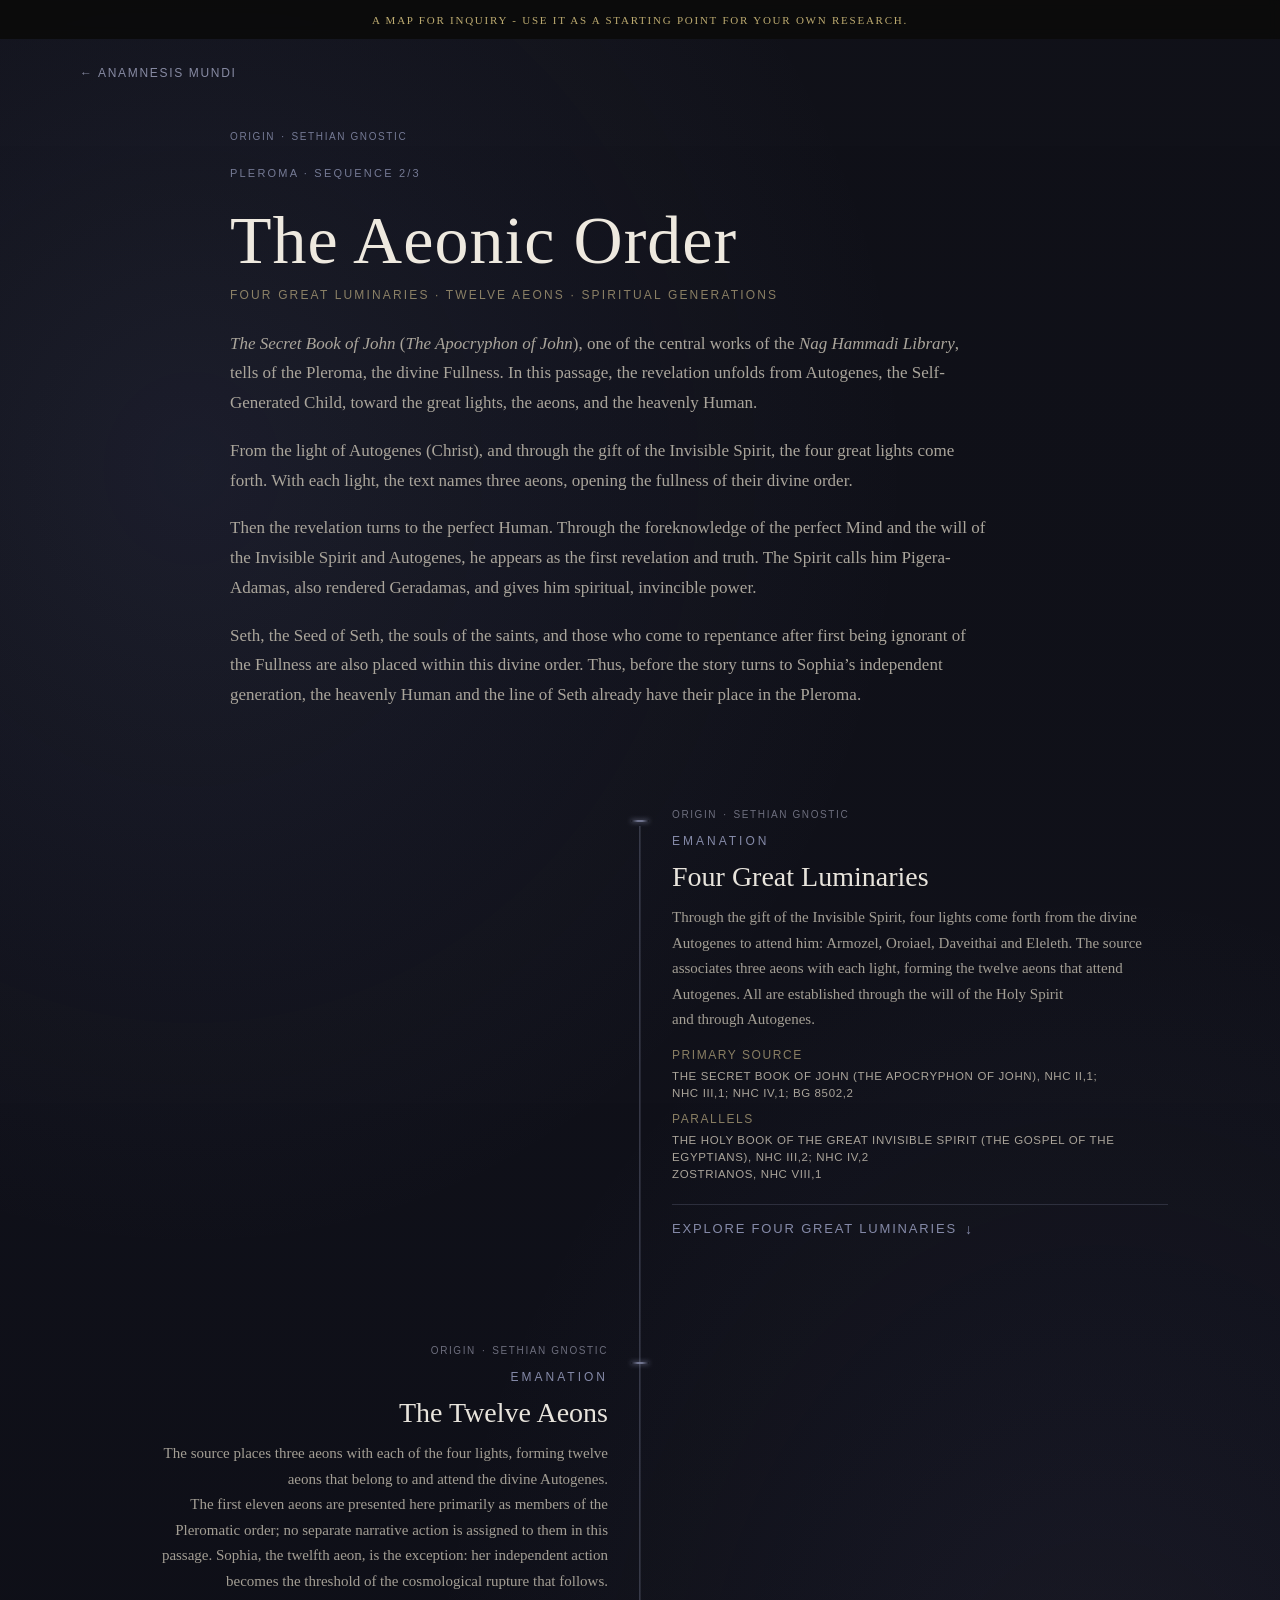
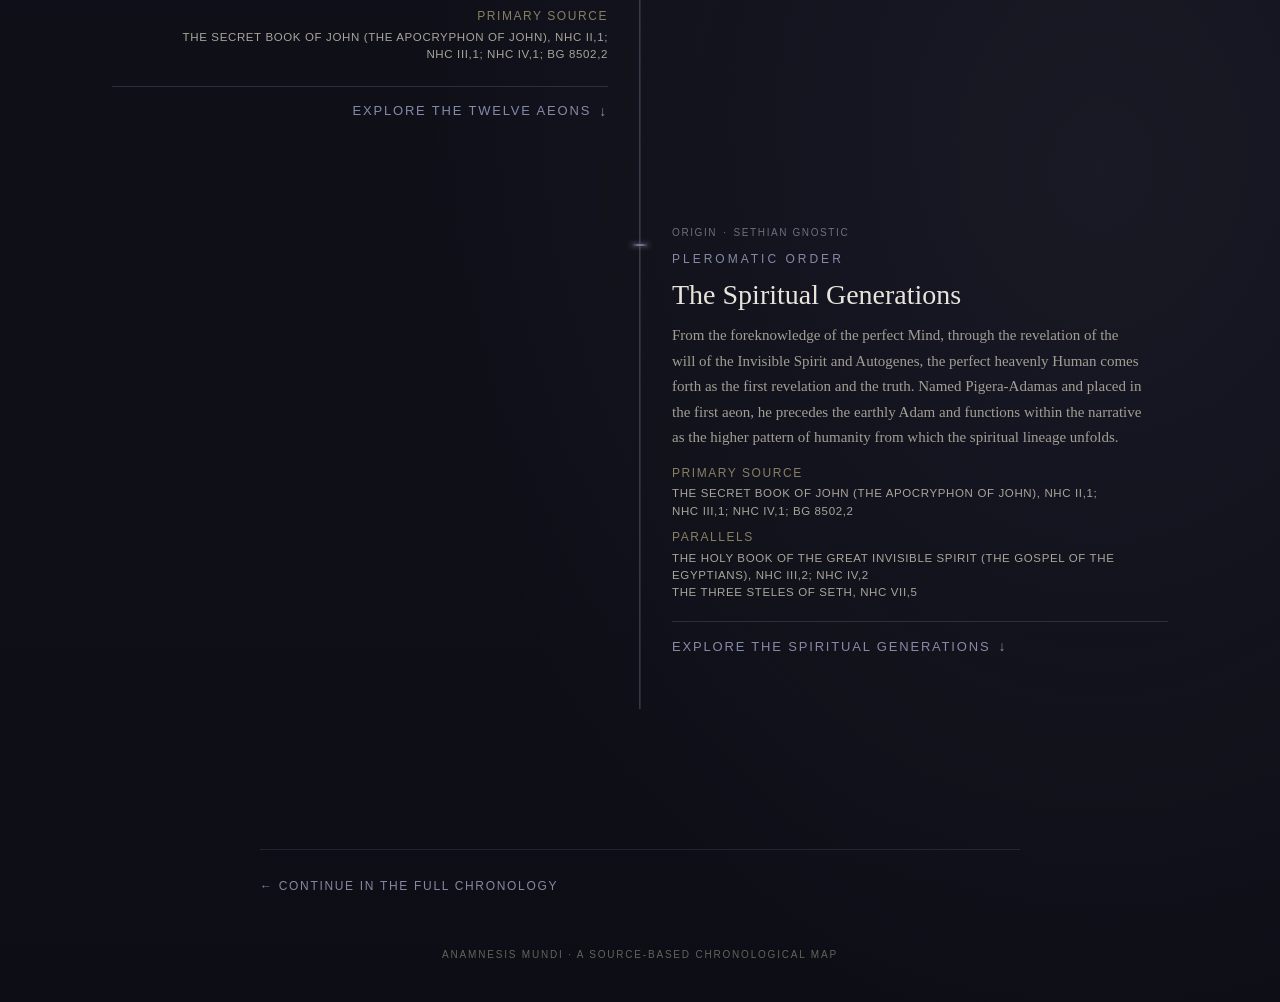
==== commit 28d896ab: "Synchronize Aeonic Order SEO descriptions" ====
--- a/chronology/aeonic-order/index.html
+++ b/chronology/aeonic-order/index.html
@@ -11,12 +11,12 @@
   <meta property="og:type" content="article">
   <meta property="og:site_name" content="Anamnesis Mundi">
   <meta property="og:title" content="Four Great Luminaries | Twelve Aeons | Spiritual Generations | Anamnesis Mundi">
-  <meta property="og:description" content="A source-based guide to the aeonic order of the Pleroma in the Secret Book of John.">
+  <meta property="og:description" content="Explore the four great luminaries, twelve aeons and spiritual generations of the Pleroma according to the Secret Book of John.">
   <meta property="og:url" content="https://anamnesismundi.github.io/anamnesis-mundi-public/chronology/aeonic-order/">
   <meta name="twitter:card" content="summary">
   <meta name="twitter:title" content="Four Great Luminaries | Twelve Aeons | Spiritual Generations | Anamnesis Mundi">
-  <meta name="twitter:description" content="The luminaries, aeons and spiritual generations of the second Pleromatic sequence.">
-  <script type="application/ld+json">{"@context":"https://schema.org","@type":"WebPage","name":"Four Great Luminaries | Twelve Aeons | Spiritual Generations | Anamnesis Mundi","url":"https://anamnesismundi.github.io/anamnesis-mundi-public/chronology/aeonic-order/","description":"A source-based study of the four great luminaries, twelve aeons and spiritual generations in the Secret Book of John.","inLanguage":"en","isAccessibleForFree":true,"isPartOf":{"@type":"WebSite","name":"Anamnesis Mundi","url":"https://anamnesismundi.github.io/anamnesis-mundi-public/"},"about":["The Aeonic Order","Four Great Luminaries","Twelve Aeons","Spiritual Generations","Armozel","Oroiael","Daveithai","Eleleth","Geradamas","Seth","The Secret Book of John","Sethian Gnosticism"]}</script>
+  <meta name="twitter:description" content="Explore the four great luminaries, twelve aeons and spiritual generations of the Pleroma according to the Secret Book of John.">
+  <script type="application/ld+json">{"@context":"https://schema.org","@type":"WebPage","name":"Four Great Luminaries | Twelve Aeons | Spiritual Generations | Anamnesis Mundi","url":"https://anamnesismundi.github.io/anamnesis-mundi-public/chronology/aeonic-order/","description":"Explore the four great luminaries, twelve aeons and spiritual generations of the Pleroma according to the Secret Book of John.","inLanguage":"en","isAccessibleForFree":true,"isPartOf":{"@type":"WebSite","name":"Anamnesis Mundi","url":"https://anamnesismundi.github.io/anamnesis-mundi-public/"},"about":["The Aeonic Order","Four Great Luminaries","Twelve Aeons","Spiritual Generations","Armozel","Oroiael","Daveithai","Eleleth","Geradamas","Seth","The Secret Book of John","Sethian Gnosticism"]}</script>
   <link rel="stylesheet" href="style.css?v=20260928-private-archontic-sequence-entry-3">
   <link rel="stylesheet" href="chronology/aeonic-order/standalone.css?v=20260929-public-aeonic-structural-sequence-1">
 </head>
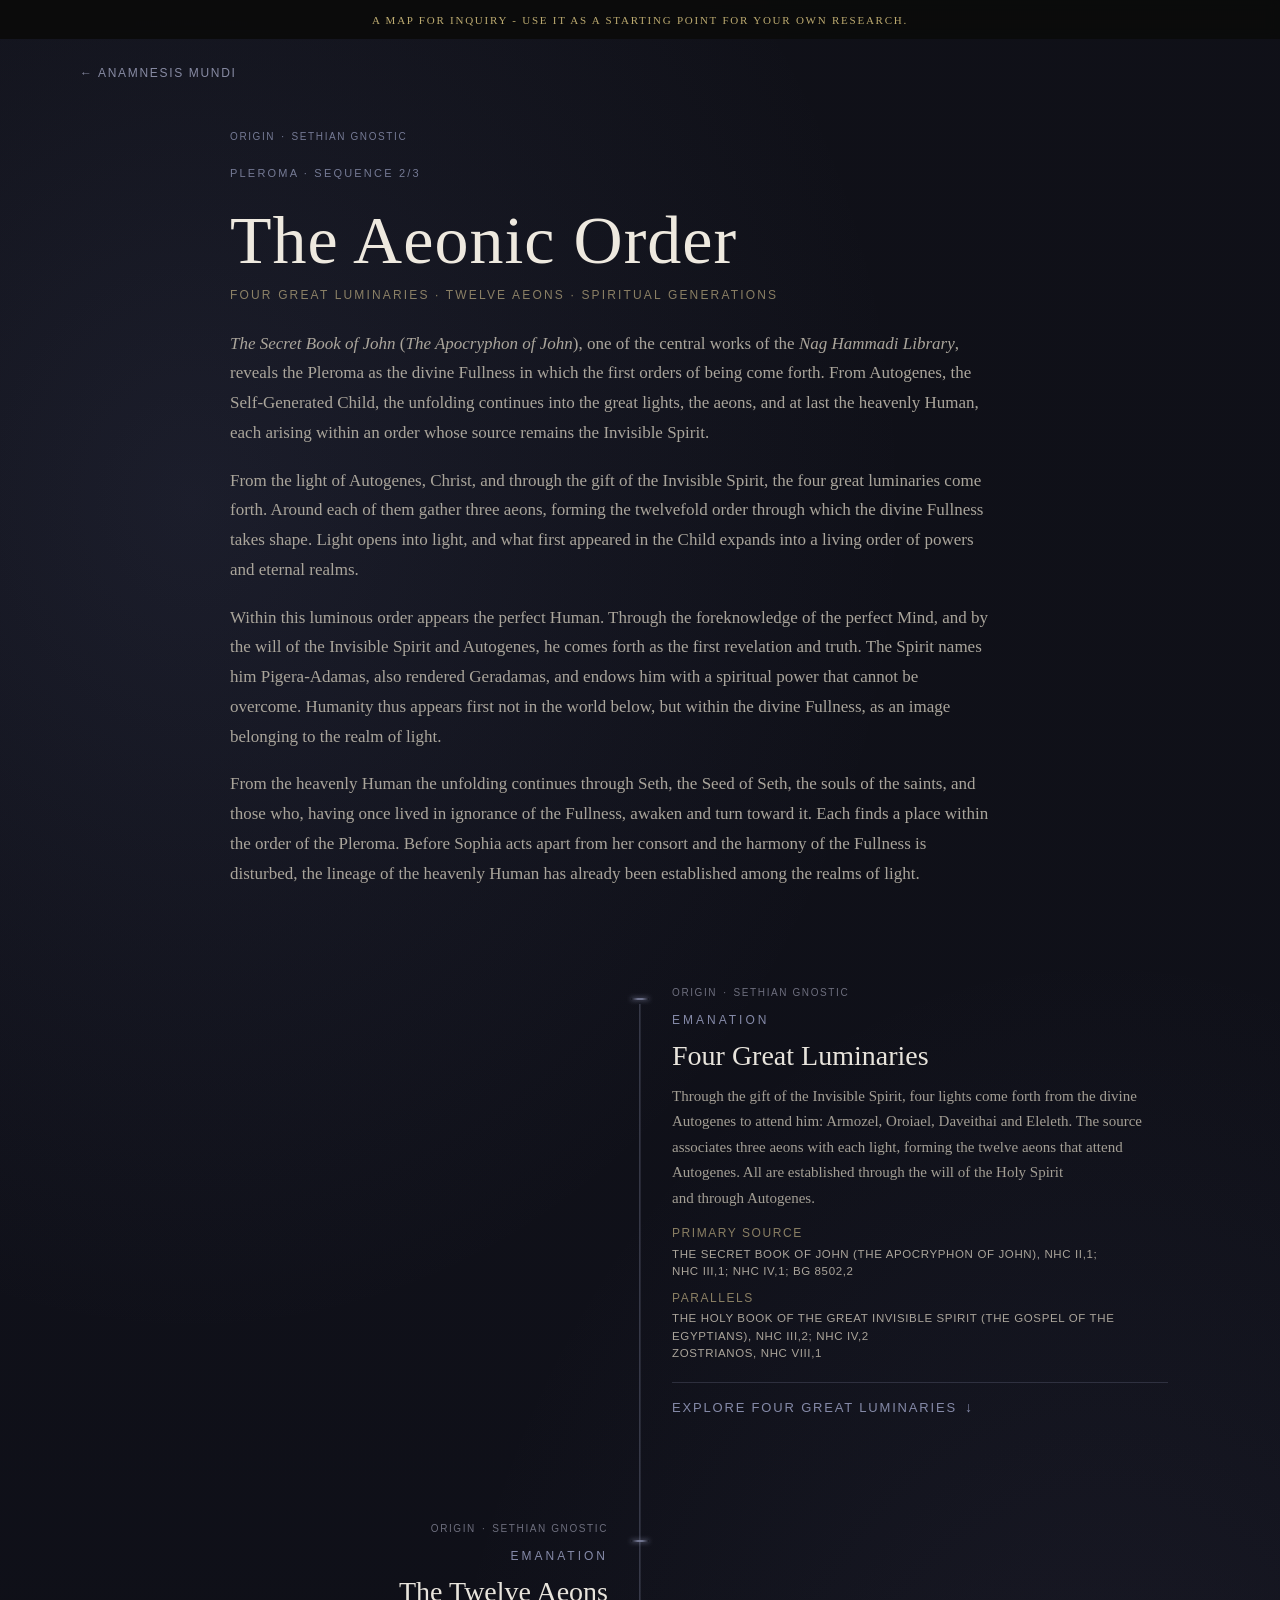
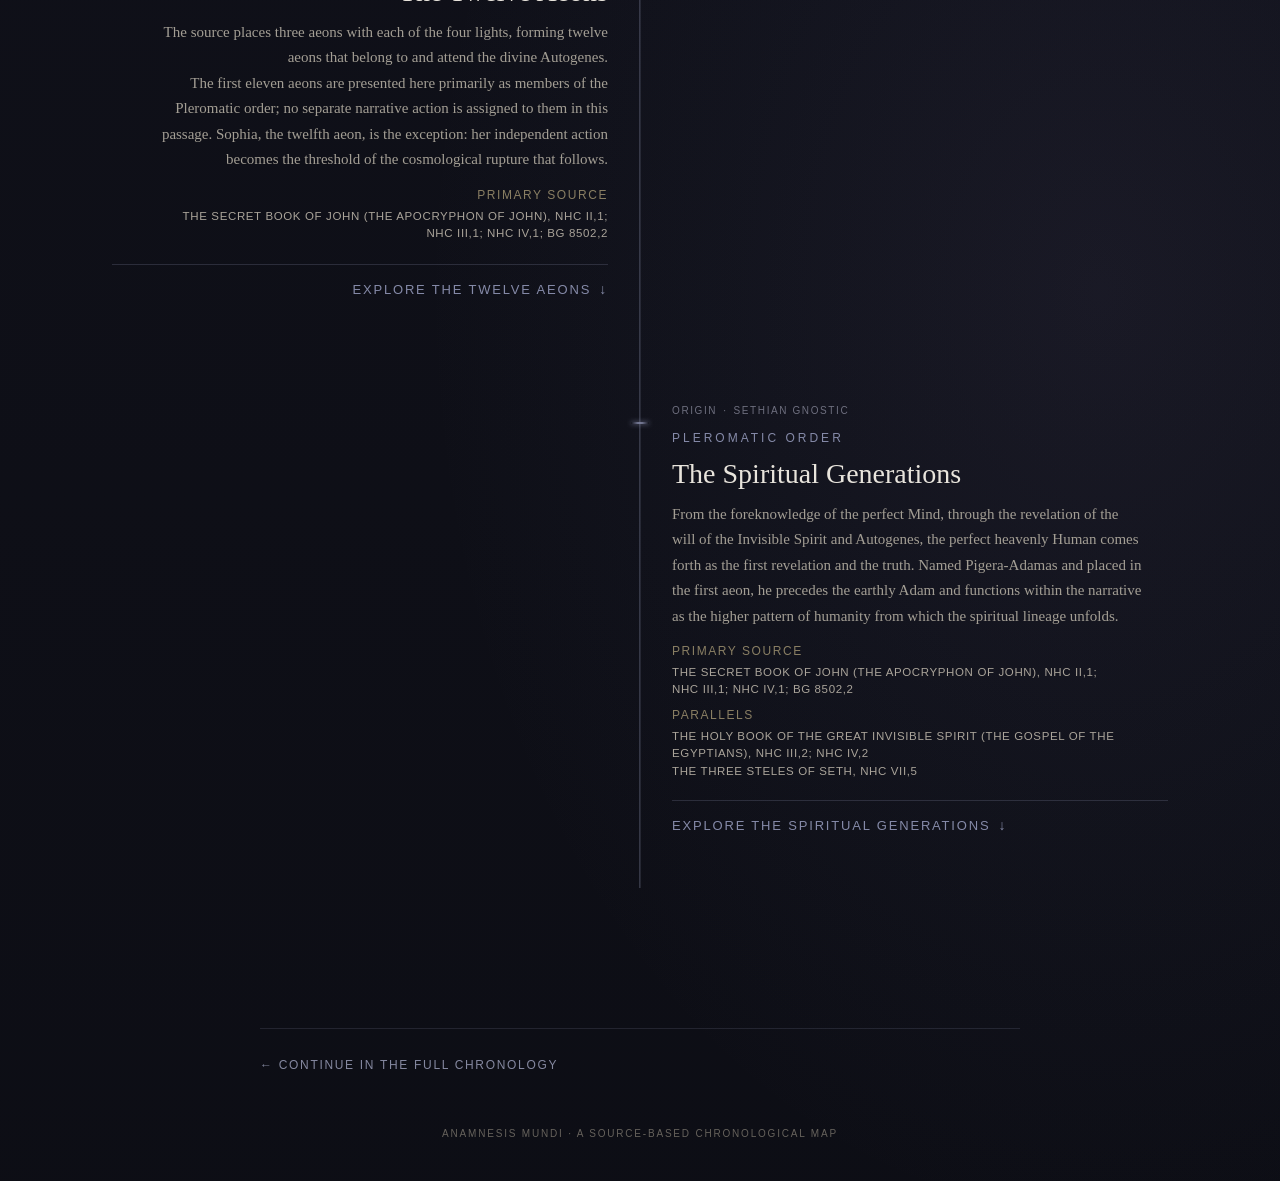
==== commit 6eb31f0c: "Update approved Aeonic Order introduction" ====
--- a/chronology/aeonic-order/index.html
+++ b/chronology/aeonic-order/index.html
@@ -44,13 +44,13 @@
       <h1>The Aeonic Order</h1>
       <p class="sequence-entry-subtitle">Four Great Luminaries · Twelve Aeons · Spiritual Generations</p>
 
-      <p class="sequence-entry-deck"><em>The Secret Book of John</em> (<em>The Apocryphon of John</em>), one of the central works of the <em>Nag Hammadi Library</em>, tells of the Pleroma, the divine Fullness. In this passage, the revelation unfolds from Autogenes, the Self-Generated Child, toward the great lights, the aeons, and the heavenly Human.</p>
+      <p class="sequence-entry-deck"><em>The Secret Book of John</em> (<em>The Apocryphon of John</em>), one of the central works of the <em>Nag Hammadi Library</em>, reveals the Pleroma as the divine Fullness in which the first orders of being come forth. From Autogenes, the Self-Generated Child, the unfolding continues into the great lights, the aeons, and at last the heavenly Human, each arising within an order whose source remains the Invisible Spirit.</p>
 
-      <p class="sequence-entry-deck">From the light of Autogenes (Christ), and through the gift of the Invisible Spirit, the four great lights come forth. With each light, the text names three aeons, opening the fullness of their divine order.</p>
+      <p class="sequence-entry-deck">From the light of Autogenes, Christ, and through the gift of the Invisible Spirit, the four great luminaries come forth. Around each of them gather three aeons, forming the twelvefold order through which the divine Fullness takes shape. Light opens into light, and what first appeared in the Child expands into a living order of powers and eternal realms.</p>
 
-      <p class="sequence-entry-deck">Then the revelation turns to the perfect Human. Through the foreknowledge of the perfect Mind and the will of the Invisible Spirit and Autogenes, he appears as the first revelation and truth. The Spirit calls him Pigera-Adamas, also rendered Geradamas, and gives him spiritual, invincible power.</p>
+      <p class="sequence-entry-deck">Within this luminous order appears the perfect Human. Through the foreknowledge of the perfect Mind, and by the will of the Invisible Spirit and Autogenes, he comes forth as the first revelation and truth. The Spirit names him Pigera-Adamas, also rendered Geradamas, and endows him with a spiritual power that cannot be overcome. Humanity thus appears first not in the world below, but within the divine Fullness, as an image belonging to the realm of light.</p>
 
-      <p class="sequence-entry-deck">Seth, the Seed of Seth, the souls of the saints, and those who come to repentance after first being ignorant of the Fullness are also placed within this divine order. Thus, before the story turns to Sophia’s independent generation, the heavenly Human and the line of Seth already have their place in the Pleroma.</p>
+      <p class="sequence-entry-deck">From the heavenly Human the unfolding continues through Seth, the Seed of Seth, the souls of the saints, and those who, having once lived in ignorance of the Fullness, awaken and turn toward it. Each finds a place within the order of the Pleroma. Before Sophia acts apart from her consort and the harmony of the Fullness is disturbed, the lineage of the heavenly Human has already been established among the realms of light.</p>
     </header>
   </main>
 
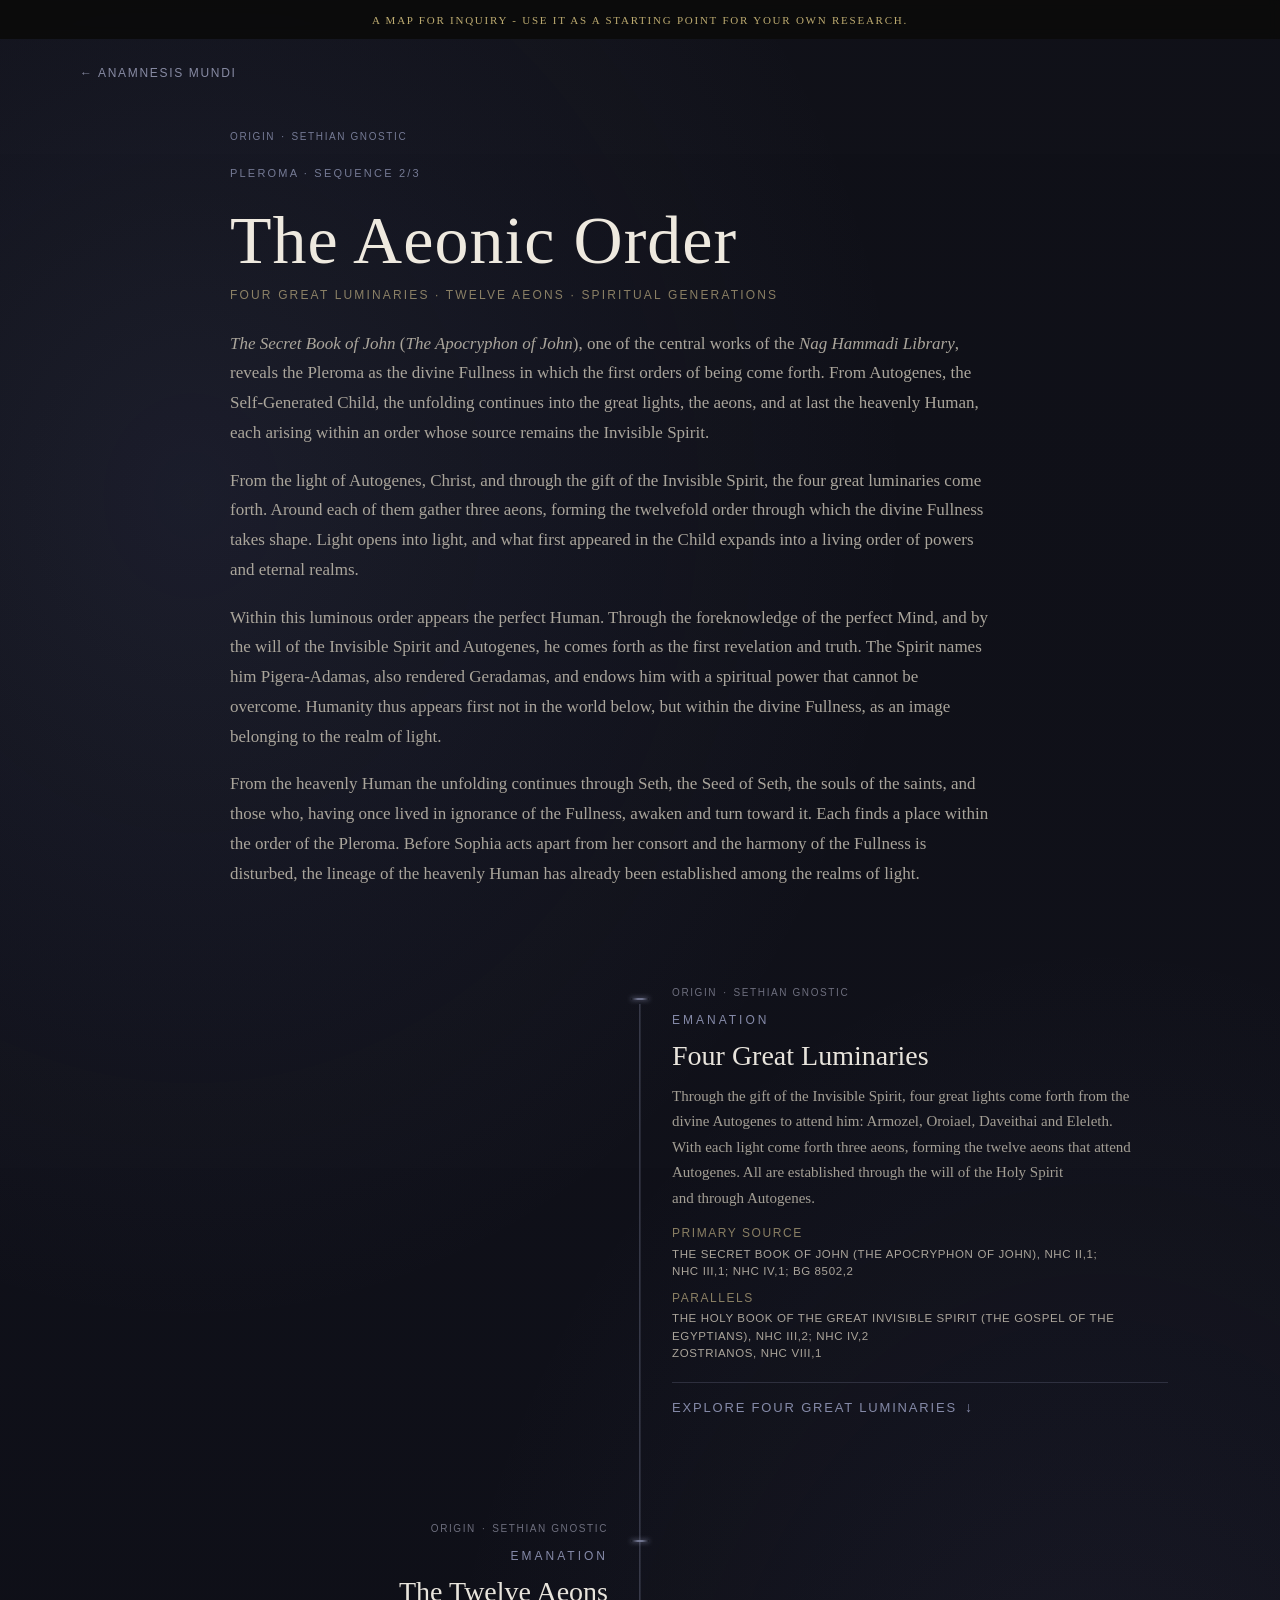
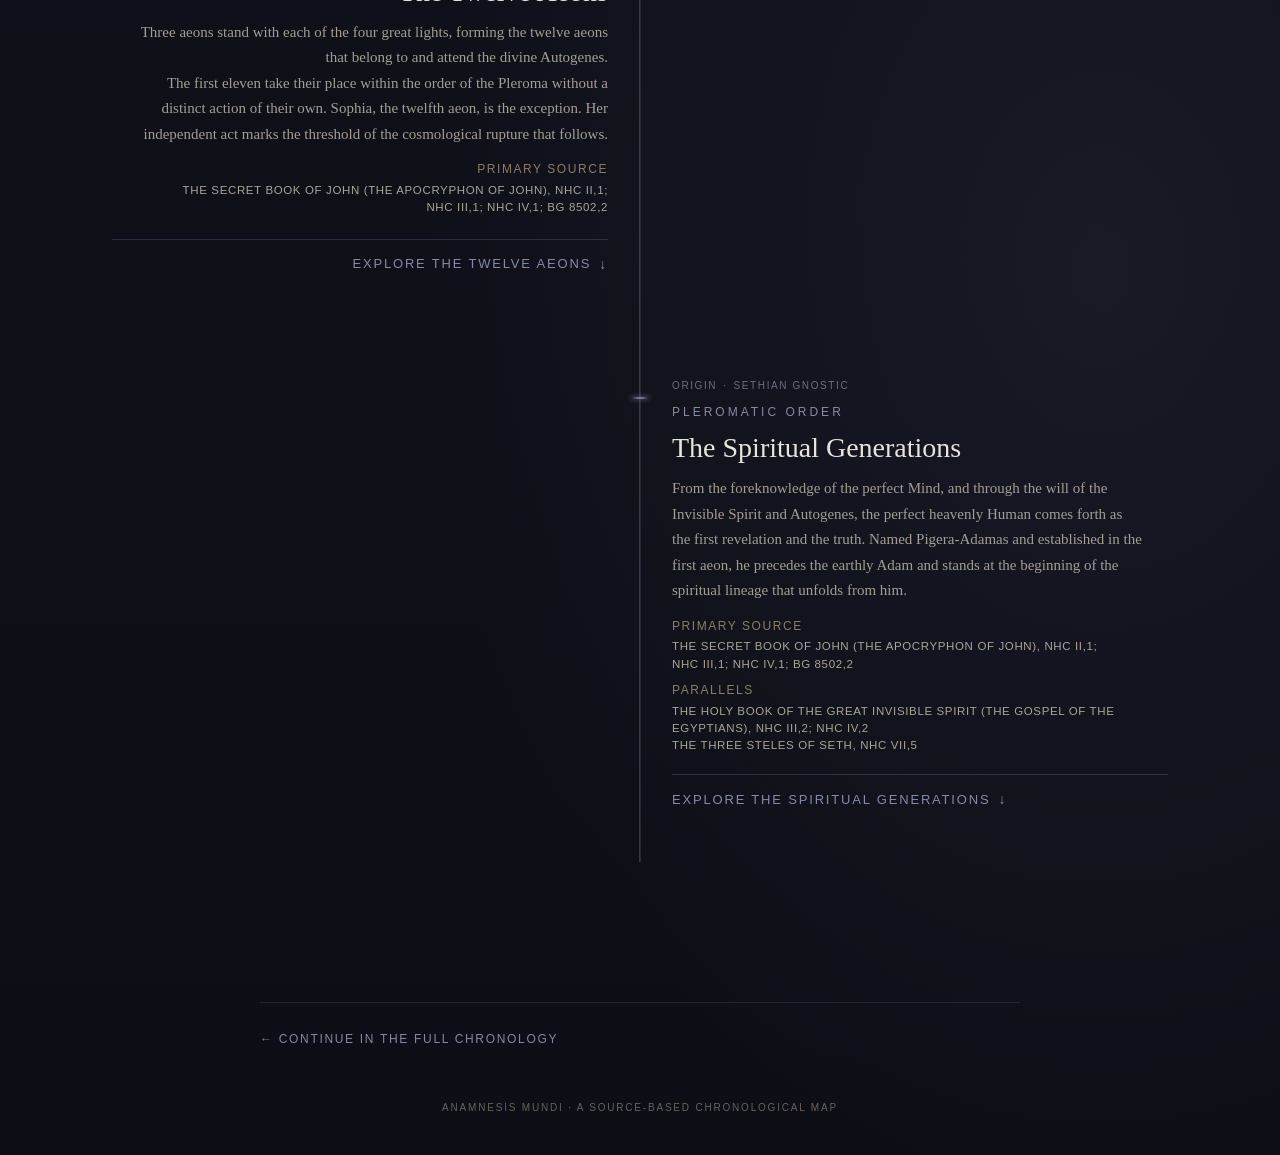
==== commit 285fa0d7: "Return standalone header links to chronology beginning" ====
--- a/chronology/aeonic-order/index.html
+++ b/chronology/aeonic-order/index.html
@@ -29,7 +29,7 @@
   <div class="research-note">A MAP FOR INQUIRY - USE IT AS A STARTING POINT FOR YOUR OWN RESEARCH.</div>
 
   <header class="sequence-entry-header">
-    <a href="./?sequence=sequence-pleroma-aeonic-order">← Anamnesis Mundi</a>
+    <a href="./">← Anamnesis Mundi</a>
   </header>
 
   <main class="sequence-entry-shell">
